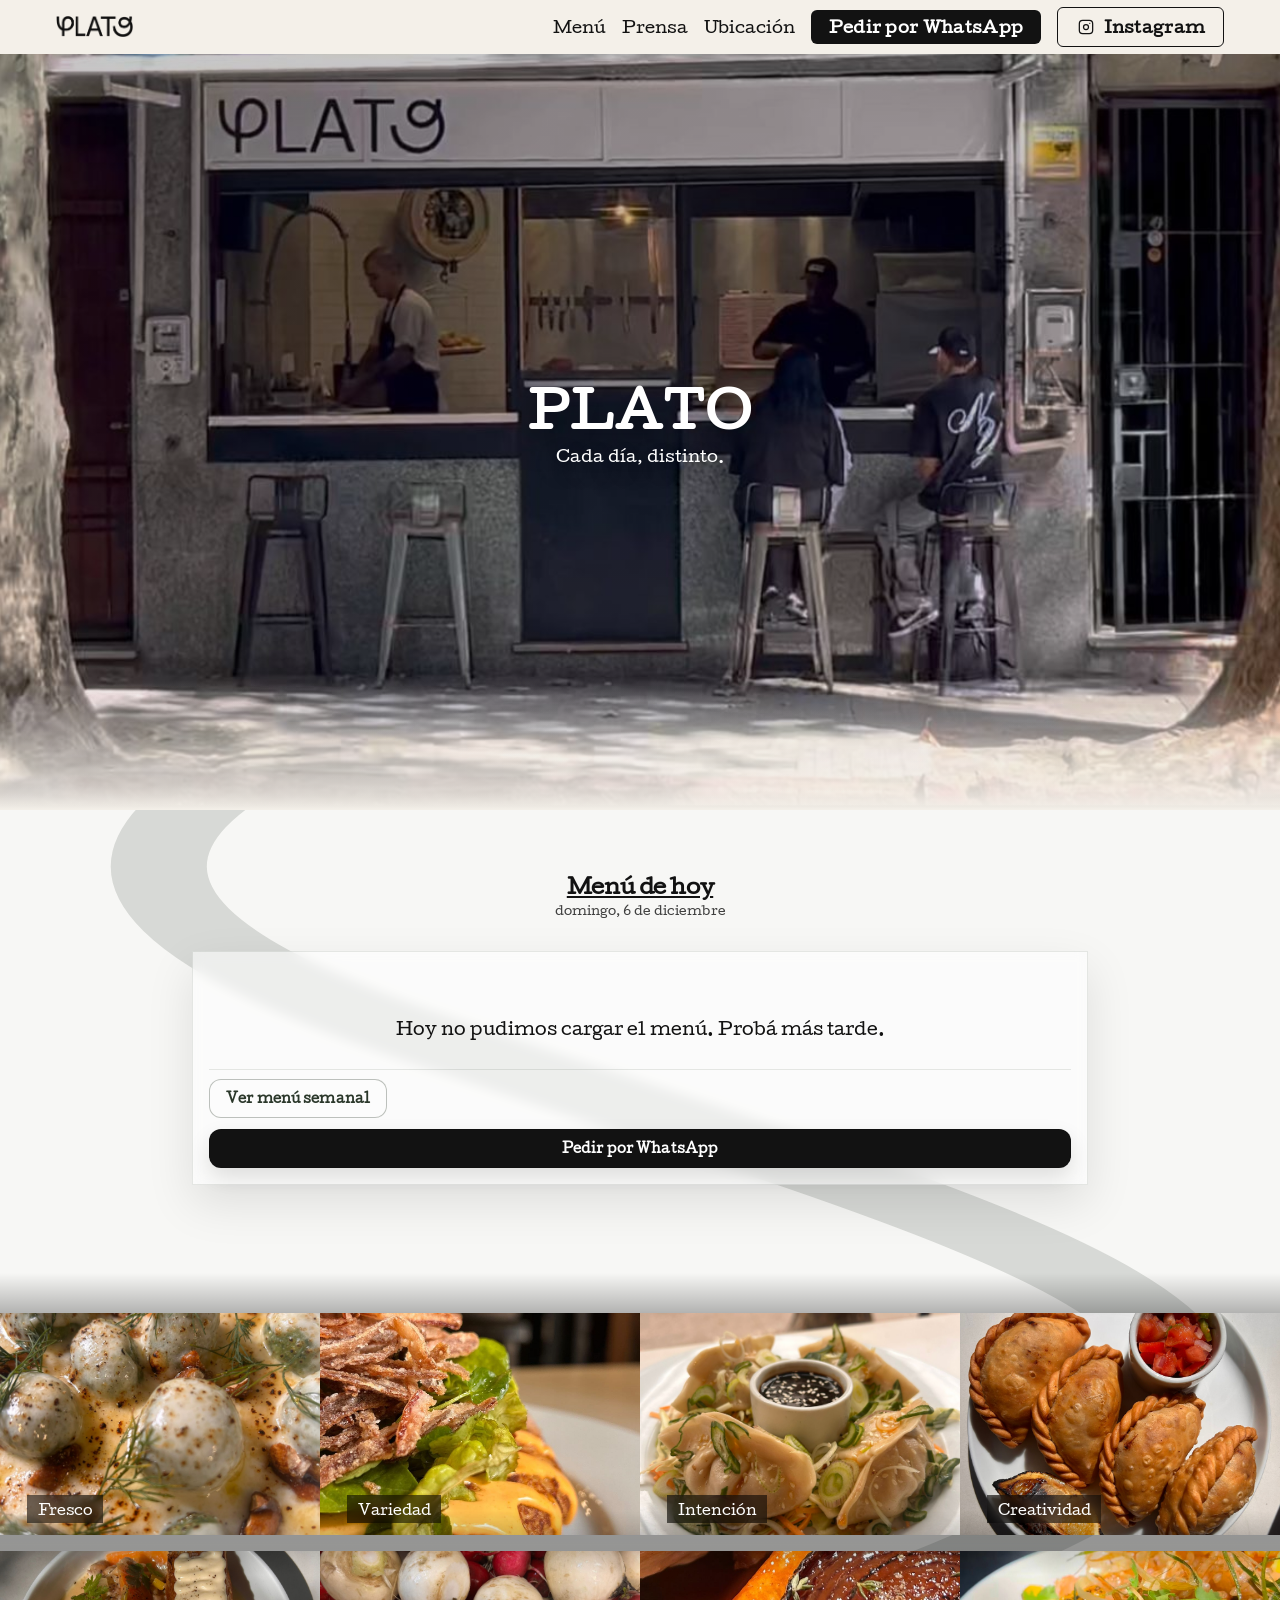
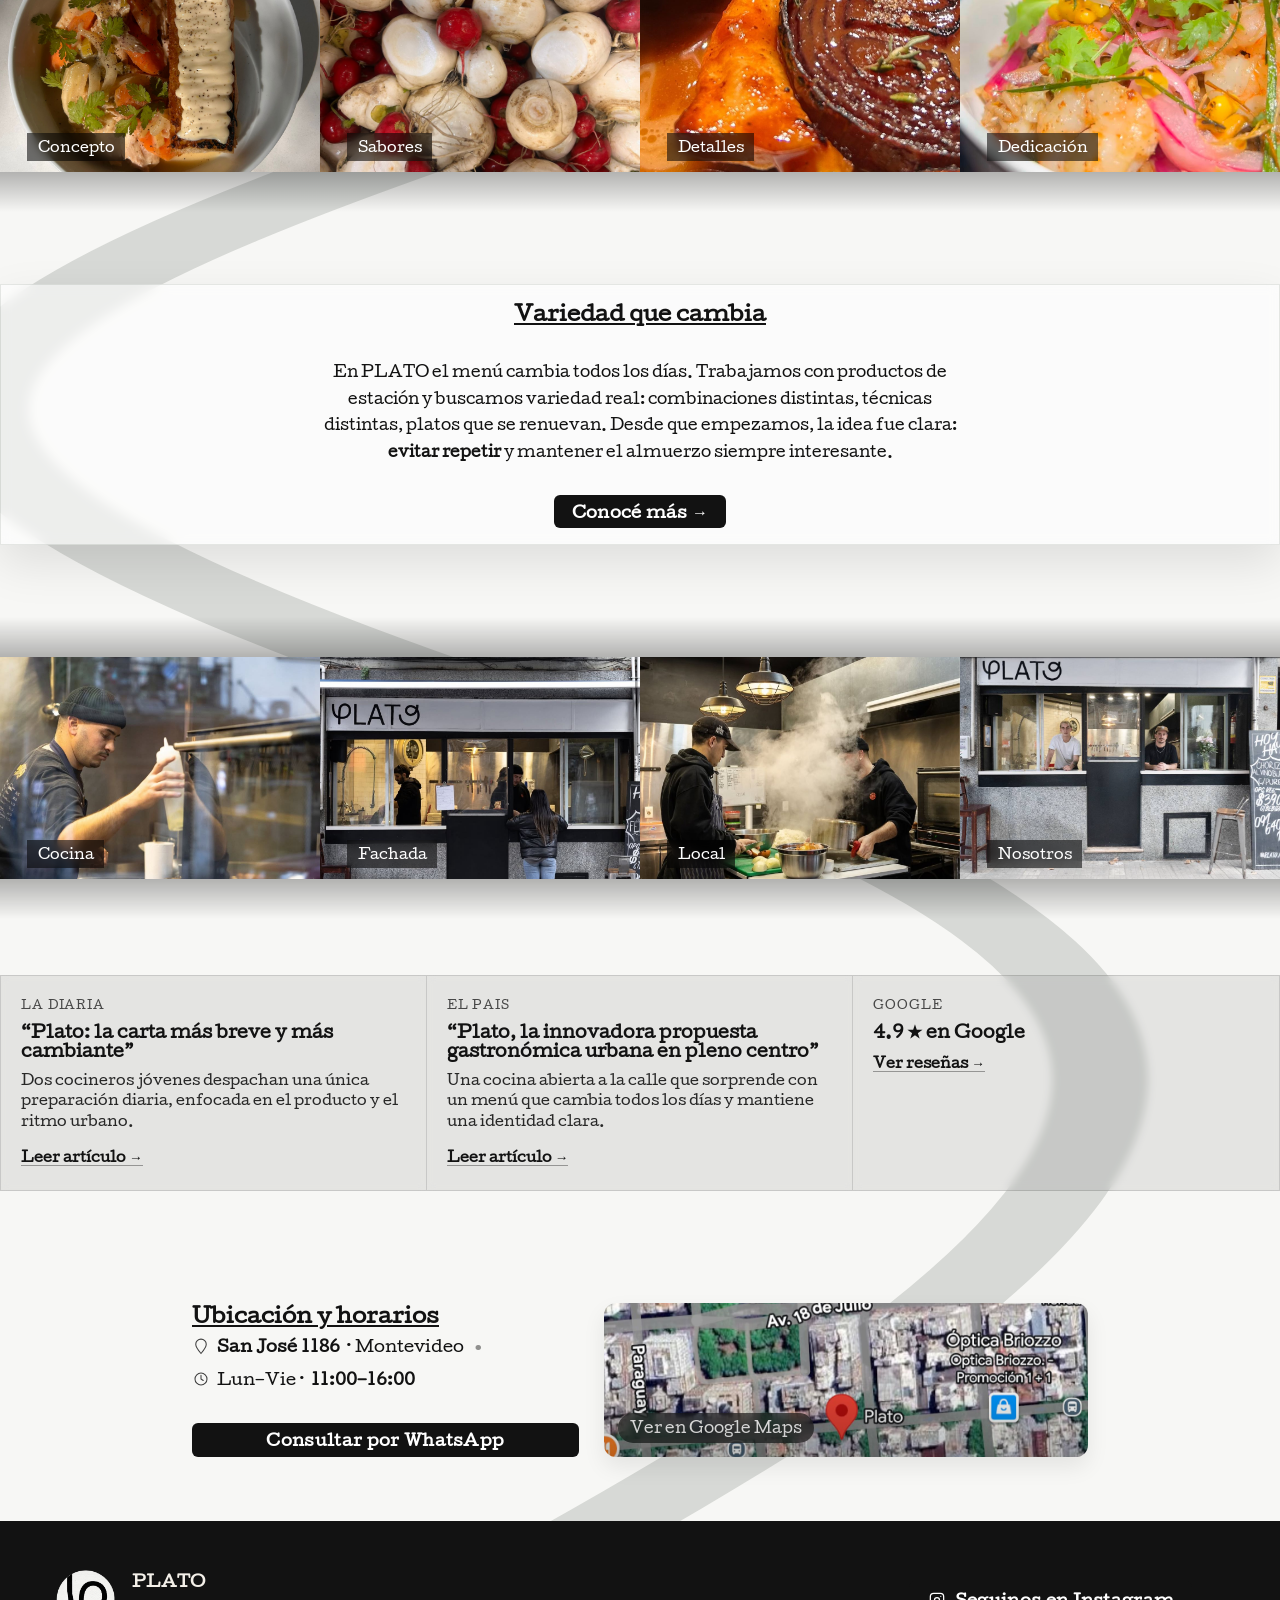
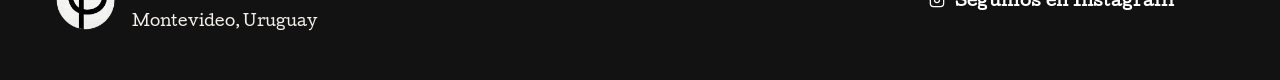
==== index.html @ 5d85dd7b "Update social sharing image metadata" ====
<!doctype html>
<html lang="es">
<head>
  <meta charset="UTF-8" />
  <meta name="viewport" content="width=device-width, initial-scale=1.0" />

  <title>PLATO | Menú diario en el Centro de Montevideo</title>

  <meta
    name="description"
    content="Cocina cotidiana con criterio gourmet. Menú diario, producto de estación y una propuesta que se renueva en pleno Centro de Montevideo."
  />

  <!-- Canonical -->
  <link rel="canonical" href="https://platomvd.uy/" />

  <!-- Google Fonts -->
  <link rel="preconnect" href="https://fonts.googleapis.com">
  <link rel="preconnect" href="https://fonts.gstatic.com" crossorigin>
  <link href="https://fonts.googleapis.com/css2?family=Cutive&display=swap" rel="stylesheet">

  <!-- Favicons -->
  <link rel="icon" href="/favicon.ico" />
  <link rel="icon" type="image/png" sizes="32x32" href="/favicon-32x32.png" />
  <link rel="icon" type="image/png" sizes="16x16" href="/favicon-16x16.png" />
  <link rel="apple-touch-icon" href="/apple-touch-icon.png" />
  <link rel="manifest" href="/site.webmanifest" />

  <!-- Open Graph -->
  <meta property="og:type" content="website" />
  <meta property="og:locale" content="es_UY" />
  <meta property="og:site_name" content="PLATO" />
  <meta property="og:url" content="https://platomvd.uy/" />
  <meta property="og:title" content="PLATO — Un almuerzo distinto cada día" />
  <meta
    property="og:description"
    content="Cocina cotidiana con criterio gourmet. Menú diario, producto de estación y una propuesta que se renueva en pleno Centro de Montevideo."
  />
  <meta
    property="og:image"
    content="https://platomvd.uy/assets/open.jpg"
  />
  <meta property="og:image:width" content="1200" />
  <meta property="og:image:height" content="630" />
  <meta
    property="og:image:alt"
    content="PLATO — Cocina cotidiana con propuesta diaria en Montevideo"
  />

  <!-- Twitter -->
  <meta name="twitter:card" content="summary_large_image" />
  <meta name="twitter:title" content="PLATO — Un almuerzo distinto cada día" />
  <meta
    name="twitter:description"
    content="Cocina cotidiana con criterio gourmet. Menú diario, producto de estación y una propuesta que se renueva en pleno Centro de Montevideo."
  />
  <meta
    name="twitter:image"
    content="https://platomvd.uy/assets/open.jpg"
  />

  <!-- CSS -->
  <link rel="stylesheet" href="css/main.css" />
</head>
  <body>

   <!-- Header -->
<header class="site-header" >
  <div class="container flex flex-between flex-wrap header-inner">
    <!-- Brand -->
    <a class="brand brand-logo-only" href="#top" aria-label="PLATO – Ir al inicio">
  <img
    class="brand-logo"
    src="assets/logo.png"
    alt="PLATO"
    width="44"
    height="44"
    loading="eager"
  />
</a>

    <!-- Nav desktop -->
    <nav class="nav nav-desktop" aria-label="Navegación principal">
      <a class="nav-link" href="#menu">Menú</a>
      <a class="nav-link" href="#prensa">Prensa</a>
      <a class="nav-link" href="#ubicacion">Ubicación</a>

      <!-- CTA principal -->
      <a
        class="btn btn-primary nav-cta"
        href="https://wa.me/59891640124?text=Hola%20PLATO!%20Quiero%20pedir%20el%20plato%20de%20hoy."
        target="_blank"
        rel="noopener"
      >
        Pedir por WhatsApp
      </a>

      <!-- Link secundario -->
      <a
        class="btn btn-outline"
        href="https://www.instagram.com/plato.mvd"
        target="_blank"
        rel="noopener"
        aria-label="Instagram de PLATO"
        title="Instagram"
      >
        <svg
          class="btn-icon"
          xmlns="http://www.w3.org/2000/svg"
          viewBox="0 0 24 24"
          fill="none"
          stroke="currentColor"
          stroke-width="1.25"
          stroke-linecap="round"
          stroke-linejoin="round"
          aria-hidden="true"
        >
          <path stroke="none" d="M0 0h24v24H0z" fill="none" />
          <path
            d="M4 8a4 4 0 0 1 4 -4h8a4 4 0 0 1 4 4v8a4 4 0 0 1 -4 4h-8a4 4 0 0 1 -4 -4l0 -8"
          />
          <path d="M9 12a3 3 0 1 0 6 0a3 3 0 0 0 -6 0" />
          <path d="M16.5 7.5v.01" />
        </svg>
        Instagram
      </a>
    </nav>

    <!-- Botón hamburguesa (mobile) -->
    <button
      class="nav-toggle"
      type="button"
      aria-label="Abrir menú"
      aria-expanded="false"
      aria-controls="mobile-menu"
    >
      <span class="nav-toggle-lines" aria-hidden="true"></span>
    </button>
  </div>

  <!-- Overlay (mobile) -->
  <div class="menu-overlay" data-menu-close hidden></div>

  <!-- Menú mobile -->
  <div class="mobile-menu" id="mobile-menu" hidden>
    <nav class="nav nav-mobile" aria-label="Menú móvil">
      <a class="nav-link" href="#menu" data-menu-close>Menú</a>
      <a class="nav-link" href="#prensa" data-menu-close>Prensa</a>
      <a class="nav-link" href="#ubicacion" data-menu-close>Ubicación</a>

      <a
        class="btn btn-primary"
        href="https://wa.me/59891640124?text=Hola%20PLATO!%20Quiero%20pedir%20el%20plato%20de%20hoy."
        target="_blank"
        rel="noopener"
        data-menu-close
      >
        Pedir por WhatsApp
      </a>

      <a
        class="btn btn-outline"
        href="https://www.instagram.com/plato.mvd"
        target="_blank"
        rel="noopener"
        data-menu-close
      >
        <svg
          class="btn-icon"
          xmlns="http://www.w3.org/2000/svg"
          viewBox="0 0 24 24"
          fill="none"
          stroke="currentColor"
          stroke-width="1.25"
          stroke-linecap="round"
          stroke-linejoin="round"
          aria-hidden="true"
        >
          <path stroke="none" d="M0 0h24v24H0z" fill="none" />
          <path
            d="M4 8a4 4 0 0 1 4 -4h8a4 4 0 0 1 4 4v8a4 4 0 0 1 -4 4h-8a4 4 0 0 1 -4 -4l0 -8"
          />
          <path d="M9 12a3 3 0 1 0 6 0a3 3 0 0 0 -6 0" />
          <path d="M16.5 7.5v.01" />
        </svg>
        Instagram
      </a>
    </nav>
  </div>
</header>
<svg class="bg-scribble" viewBox="0 0 1200 6000" preserveAspectRatio="none" aria-hidden="true">
  <path id="bgScribblePath"
    d="
      M 200 0
      C 500 250, 1400 500, 900 900
      S -200 1500, 400 1900
      S 1500 2500, 700 3000
      S -300 3700, 450 4200
      S 1300 5000, 300 6000
    "
  />
</svg>

<!-- HERO -->
      <section class="hero">
  <video
    class="hero-media"
    autoplay
    muted
    loop
    playsinline
    webkit-playsinline
    preload="metadata"
    poster="assets/heroposter.jpg"
    
  >
    <source src="assets/platohero_v4.mp4" type="video/mp4" />
  </video>
<div class="hero-overlay" aria-hidden="true"></div>

  <div class="container hero-content hero-offset stack-md">
    <h1 class="hero-title">PLATO</h1>
    <p class="hero-subtitle max-w-md">Cada día, distinto.</p>
  </div>
</section>
      <!-- MENU -->
<section id="menu" class="section section-menu">
  <div class="container container-narrow stack-md">
    
    <header class="stack-xs">
      <h2>Menú de hoy</h2>
      <p class="text-muted" id="menu-date"></p>
    </header>

    <article class="card menu-card stack-sm">
      <p class="menu-loading text-muted" id="menu-loading" aria-live="polite">
  Cargando menú…
</p>
      <h3 class="menu-title" id="menu-tags"></h3>

      <p class="menu-description" id="menu-desc"></p>

      <p class="text-muted" id="menu-fallback" hidden></p>
      <div class="menu-meta">
        <span class="menu-price" id="menu-price">$420</span>

        <button
          class="btn btn-outline"
          type="button"
          data-modal-open="menu-semanal"
          id="menu-open"
        >
          Ver menú semanal
        </button>
      </div>


      <div class="actions">
        <a
          class="btn btn-primary"
          id="menu-wa"
        href="https://wa.me/59891640124"
          target="_blank"
          rel="noopener"
        >
          Pedir por WhatsApp
        </a>
      </div>
    </article>
  </div>
</section>


<!-- GALERÍA FULL WIDTH -->
<section class="gallery gallery-full">

  <!-- Carrusel 1: Platos -->
  <div class="gallery-block">
    <div class="gallery-block-head">
      <h3 class="gallery-title"></h3>
    </div>

    <div class="gallery-wrap">
      <div class="gallery-track" tabindex="0" aria-label="Carrusel: Platos">

        <button class="gallery-slide" type="button"
          data-lightbox="assets/platillo2.jpeg"
          data-title="Pastas"
          data-desc="Producto de estación, hecho al momento. Simple, directo y bien resuelto.">
          <img src="assets/platillo2.jpeg" alt="Plato del día servido" loading="lazy" />
          <span class="gallery-cap">Fresco</span>
        </button>

          <button class="gallery-slide" type="button"
          data-lightbox="assets/platillo3.jpeg"
          data-title="Variedad"
          data-desc="Un vistazo a la rotación del menú y a los platos que van saliendo.">
          <img src="assets/platillo3.jpeg" alt="Platos variados" loading="lazy" />
          <span class="gallery-cap">Variedad</span>
        </button>

        <button class="gallery-slide" type="button"
          data-lightbox="assets/platillo1.jpeg"
          data-title="Nombre"
          data-desc="El menú cambia cada día. Una propuesta breve, cuidada y distinta.">
          <img src="assets/platillo1.jpeg" alt="Plato del día en primer plano" loading="lazy" />
          <span class="gallery-cap">Intención</span>
        </button>

        <button class="gallery-slide" type="button"
          data-lightbox="assets/platillo4.jpeg"
          data-title="Variedad"
          data-desc="Sabores clásicos reinterpretados con cuidado.">
          <img src="assets/platillo4.jpeg" alt="Platos variados" loading="lazy" />
          <span class="gallery-cap">Creatividad</span>
        </button>

       

      </div>
    </div>
  </div>

  <!-- Carrusel 2: Cocina & Local -->
  <div class="gallery-block">
    <div class="gallery-block-head">
      <h3 class="gallery-title"></h3>
    </div>

    <div class="gallery-wrap">
      <div class="gallery-track" tabindex="0" aria-label="Carrusel: Cocina y local">

        <button class="gallery-slide" type="button"
          data-lightbox="assets/platillo5.jpeg"
          data-title="Cocina"
          data-desc="Oficio, ritmo y producto. Lo simple hecho con intención, todos los días.">
          <img src="assets/platillo5.jpeg" alt="Detalle de cocina y emplatado" loading="lazy" />
          <span class="gallery-cap">Concepto</span>
        </button>

        <button class="gallery-slide" type="button"
          data-lightbox="assets/platillo6.jpeg"
          data-title="Fachada"
          data-desc="Combinaciones distintas, técnicas distintas. Para que el mediodía no se repita.">
          <img src="assets/platillo6.jpeg" alt="Fachada o entrada de PLATO" loading="lazy" />
          <span class="gallery-cap">Sabores</span>
        </button>

        <button class="gallery-slide" type="button"
          data-lightbox="assets/platillo7.jpeg"
          data-title="Local"
          data-desc="Selección cuidada de productos locales.">
          <img src="assets/platillo7.jpeg" alt="Interior del local" loading="lazy" />
          <span class="gallery-cap">Detalles</span>
        </button>

        <button class="gallery-slide" type="button"
          data-lightbox="assets/platillo8.jpeg"
          data-title="Variedad"
          data-desc="Imágenes del día a día: cocina, mostrador y platos en rotación.">
          <img src="assets/platillo8.jpeg" alt="Platos variados" loading="lazy" />
          <span class="gallery-cap">Dedicación</span>
        </button>

      </div>
    </div>
  </div>

</section>

<!-- LIGHTBOX -->
<div class="lightbox" id="lightbox" hidden>
  <div class="lightbox-overlay" data-close></div>

  <div class="lightbox-panel" role="dialog" aria-modal="true" aria-label="Detalle">
    <button class="lb-close" type="button" aria-label="Cerrar" data-close>×</button>

    <button class="lb-nav lb-prev" type="button" aria-label="Anterior">‹</button>
    <button class="lb-nav lb-next" type="button" aria-label="Siguiente">›</button>

    <figure class="lb-figure">
      <img class="lb-img" alt="" />
      <figcaption class="lb-caption">
        <h3 class="lb-title"></h3>
        <p class="lb-desc"></p>
      </figcaption>
    </figure>
  </div>
</div>
 <!-- PROPUESTA -->
<section id="propuesta" class="section section-propuesta-preview">
  
        <article class="card propuesta-card stack-sm">
    <header class="stack-xs">
      <h2>Variedad que cambia</h2>
      <p class="text-muted">
        En PLATO el menú cambia todos los días. Trabajamos con productos de estación y
        buscamos variedad real: combinaciones distintas, técnicas distintas, platos que se
        renuevan. Desde que empezamos, la idea fue clara: <strong>evitar repetir</strong> y
        mantener el almuerzo siempre interesante.
      </p>
    </header>

    <div class="actions">
      <a class="btn btn-primary nav-cta" href="page.html" target="_blank" rel="noopener">
          <strong>Conocé más →</strong>
        </a>
    </div>
    </article>
  
</section>

<section class="gallery gallery-full">  
<div class="gallery-wrap">

      <div class="gallery-track" tabindex="0" aria-label="Carrusel: Cocina y local">
        <button class="gallery-slide" type="button"
          data-lightbox="assets/cocina.jpg"
          data-title="Cocina"
          data-desc="Oficio, ritmo y producto. Lo simple hecho con intención, todos los días.">
          <img src="assets/cocina.jpg" alt="Detalle de cocina y emplatado" loading="lazy" />
          <span class="gallery-cap">Cocina</span>
        </button>

        <button class="gallery-slide" type="button"
          data-lightbox="assets/fachada.jpg"
          data-title="Fachada"
          data-desc="Un lugar donde la comida y el momento importan.">
          <img src="assets/fachada.jpg" alt="Fachada o entrada de PLATO" loading="lazy" />
          <span class="gallery-cap">Fachada</span>
        </button>

        <button class="gallery-slide" type="button"
          data-lightbox="assets/cocinas.jpg"
          data-title="Local"
          data-desc="El espacio justo, cuidado y funcional. Pensado para el mediodía.">
          <img src="assets/cocinas.jpg" alt="Interior del local" loading="lazy" />
          <span class="gallery-cap">Local</span>
        </button>
 <button class="gallery-slide" type="button"
          data-lightbox="assets/open.jpg"
          data-title="Local"
          data-desc="Vení y compartí con nosotros.">
          <img src="assets/open.jpg" alt="Interior del local" loading="lazy" />
          <span class="gallery-cap">Nosotros</span>
        </button>
      </div>

      </div>
  </div>
</section>

<!-- PRUEBA SOCIAL -->
 <section class="tapes" aria-label="Prensa y reseñas" id="prensa">
  <!-- Tira 1 -->
  <article class="tape" aria-label="Artículo de prensa 1">
    <p class="tape-kicker">La Diaria</p>
    <h3 class="tape-title">“Plato: la carta más breve y más cambiante”</h3>
    <p class="tape-text">
      Dos cocineros jóvenes despachan una única preparación diaria,
          enfocada en el producto y el ritmo urbano.</p>
    <a class="tape-link" href="https://ladiaria.com.uy/cotidiana/articulo/2025/8/plato-la-carta-mas-breve-y-mas-cambiante/" target="_blank" rel="noopener">Leer artículo →</a>
  </article>

  <!-- Tira 2 -->
  <article class="tape" aria-label="Artículo de prensa 2">
    <p class="tape-kicker">EL PAIS</p>
    <h3 class="tape-title">“Plato, la innovadora propuesta gastronómica urbana en pleno centro”</h3>
    <p class="tape-text">
    Una cocina abierta a la calle que sorprende con un menú que cambia
          todos los días y mantiene una identidad clara.</p>
    <a class="tape-link" href="https://www.elpais.com.uy/el-empresario/plato-la-innovadora-propuesta-gastronomica-urbana-en-pleno-centro-montevideano-que-sorprende-semana-a-semana" target="_blank" rel="noopener">Leer artículo →</a>
  </article>

  <!-- Tira 3 -->
  <article class="tape" aria-label="Reseñas en Google">
    <p class="tape-kicker">Google</p>
    <h3 class="tape-title">4.9 ★ en Google</h3>
    
    <a class="tape-link" href="https://search.google.com/local/reviews?placeid=ChIJ72a1DeyBn5URlrzokHn5jHQ" target="_blank" rel="noopener">Ver reseñas →</a>
  </article>
</section>
 

<!-- LOCACION -->
<section id="ubicacion" class="section section-location">
  <div class="container container-narrow stack-lg">
    <div class="location-grid">
      <!-- IZQUIERDA: texto + botón -->
      <div class="location-info stack-md">
        <header class="location-head">
          <h2>Ubicación y horarios</h2>

          <p class="location-line">
            <span class="location-item">
              <svg class="icon icon-pin" viewBox="0 0 24 24" aria-hidden="true">
                <path
                  d="M12 22c4-4.5 7-8.2 7-12.2A7 7 0 1 0 5 9.8C5 13.8 8 17.5 12 22z"
                  fill="none"
                  stroke="currentColor"
                  stroke-width="1.4"
                />
              </svg>
              <strong>San José 1186</strong> · Montevideo
            </span>

            <span class="location-dot" aria-hidden="true">•</span>

            <span class="location-item">
              <svg class="icon icon-clock" viewBox="0 0 24 24" aria-hidden="true">
                <circle
                  cx="12"
                  cy="12"
                  r="8"
                  fill="none"
                  stroke="currentColor"
                  stroke-width="1.4"
                />
                <path
                  d="M12 7v5l3 2"
                  fill="none"
                  stroke="currentColor"
                  stroke-width="1.4"
                  stroke-linecap="round"
                  stroke-linejoin="round"
                />
              </svg>
              Lun–Vie · <strong>11:00–16:00</strong>
            </span>
          </p>
        </header>

        <footer class="location-actions">
          <a
            class="btn btn-primary btn-full"
            href="https://wa.me/59891640124?text=Hola%20PLATO!%20Quiero%20consultar%20el%20men%C3%BA%20semanal."
            target="_blank"
            rel="noopener"
          >
            Consultar por WhatsApp
          </a>
        </footer>
      </div>

      <!-- DERECHA: mapa -->
      <a
        class="location-map"
        href="https://www.google.com/maps?q=San%20Jos%C3%A9%201186%20Montevideo"
        target="_blank"
        rel="noopener"
        aria-label="Abrir ubicación de PLATO en Google Maps"
      >
        <span class="location-map-badge">Ver en Google Maps</span>
      </a>
    </div>
  </div>
</section>
</main>

   <!-- FOOTER -->
    <footer class="footer">
      <div class="container footer-inner">
        <div class="footer-brand">
          <img
            class="footer-logo"
            src="assets/logo.webp"
            alt="Plato restaurante"
          />
          <div>
            <strong class="footer-name">PLATO</strong>
            <p class="footer-muted">Montevideo, Uruguay</p>
          </div>
        </div>

        <a
          class="btn btn-primary "
          href="https://www.instagram.com/plato.mvd/"
          target="_blank"
          rel="noopener"
        >
          <svg
            class="btn-icon"
            xmlns="http://www.w3.org/2000/svg"
            viewBox="0 0 24 24"
            fill="none"
            stroke="currentColor"
            stroke-width="1.25"
            stroke-linecap="round"
            stroke-linejoin="round"
            aria-hidden="true"
          >
            <path stroke="none" d="M0 0h24v24H0z" fill="none" />
            <path
              d="M4 8a4 4 0 0 1 4 -4h8a4 4 0 0 1 4 4v8a4 4 0 0 1 -4 4h-8a4 4 0 0 1 -4 -4l0 -8"
            />
            <path d="M9 12a3 3 0 1 0 6 0a3 3 0 0 0 -6 0" />
            <path d="M16.5 7.5v.01" />
          </svg>
          Seguinos en Instagram
        </a>

      
      </div>
    </footer>
   

<!-- Modal: Menú semanal -->
<div class="modal" id="menu-semanal" hidden>
  <div class="modal-overlay" data-modal-close></div>

  <div
    class="modal-dialog"
    role="dialog"
    aria-modal="true"
    aria-labelledby="menu-semanal-title"
  >
    <header class="modal-header">
      <h3 id="menu-semanal-title">Menú semanal</h3>

      <button
        class="btn btn-outline modal-close"
        type="button"
        data-modal-close
        aria-label="Cerrar"
      >
        ✕
      </button>
    </header>

    <div class="modal-body stack-sm">
      <p class="text-muted"></p>

      <!-- LISTA SEMANAL (JS INYECTA LOS DÍAS) -->
      <div class="week-list stack-sm" id="menu-week"></div>
    </div>
  </div>
</div>
<!-- LIGHTBOX -->
<div class="modal lightbox" id="lightbox" hidden>
  <div class="modal-overlay" data-lightbox-close></div>

  <div class="lightbox-dialog" role="dialog" aria-modal="true">
    <button
      class="lightbox-close"
      type="button"
      aria-label="Cerrar"
      data-lightbox-close
    >
      ✕
    </button>

    <img id="lightbox-image" src="" alt="" />
  </div>
</div>
<script>
(() => {
  const svg = document.querySelector(".bg-scribble");
  if (!svg) return;

  const setHeight = () => {
    // altura real del documento
    const h = document.documentElement.scrollHeight;
    svg.style.height = h + "px";
  };

  // al cargar
  setHeight();

  // si cambia el layout / resize
  window.addEventListener("resize", setHeight);

  // por si cargan imágenes tarde
  window.addEventListener("load", setHeight);

  // observa cambios en el DOM (menú dinámico, imágenes, etc.)
  const ro = new ResizeObserver(setHeight);
  ro.observe(document.body);
})();
</script>
<script>
document.addEventListener("DOMContentLoaded", () => {
  const hero = document.querySelector(".hero");
  const v = document.querySelector(".hero-media");
  if (!v) return;

  // iOS/Safari: atributos críticos desde JS (por si el HTML se pisa)
  v.muted = true;
  v.defaultMuted = true;
  v.autoplay = true;
  v.loop = true;
  v.playsInline = true;

  v.setAttribute("muted", "");
  v.setAttribute("playsinline", "");
  v.setAttribute("webkit-playsinline", "");
  v.removeAttribute("controls");
  v.controls = false;

  let autoplayBlocked = false;

  const markReady = () => {
    if (hero) hero.classList.add("video-ready");
  };

  const disableVideo = () => {
    autoplayBlocked = true;
    // Si querés que quede SOLO el poster sin UI:
    v.style.display = "none";
    // Si en vez de ocultarlo querés dejarlo en poster:
    // v.pause(); v.removeAttribute("src"); v.load();
  };

  const tryPlay = () => {
    if (autoplayBlocked) return;

    // Reforzar muted justo antes de play (iOS)
    v.muted = true;

    const p = v.play();
    if (p && typeof p.catch === "function") {
      p.then(() => {
        markReady();
      }).catch(() => {
        // iOS bloqueó autoplay (o WebView): dejamos fallback limpio
        disableVideo();
      });
    }
  };

  // 1) Intento inicial
  tryPlay();

  // 2) Cuando ya hay data suficiente (mejor que reintentar por pause)
  v.addEventListener("canplay", tryPlay, { once: true });

  // 3) Si el usuario interactúa una vez, reintentamos (esto destraba muchos iPhone)
  const unlock = () => tryPlay();
  window.addEventListener("touchstart", unlock, { once: true, passive: true });
  window.addEventListener("click", unlock, { once: true, passive: true });

  // 4) Al volver desde bfcache / pestañas
  window.addEventListener("pageshow", () => tryPlay());
  document.addEventListener("visibilitychange", () => {
    if (!document.hidden) tryPlay();
  });

  // 5) Cuando realmente está reproduciendo
  v.addEventListener("playing", markReady, { once: true });
});
</script>
  <script src="js/app.js"></script>
<script src="js/menu.js"></script>
    
  </body>
</html>
---- css/main.css ----
/* =========================
   1. BASE (reset + variables)
========================= */
@import "base.css";

/* =========================
   2. LAYOUT (estructura)
========================= */
@import "layout.css";

/* =========================
   3. COMPONENTS (navbar, botones, cards)
========================= */
@import "components.css";
@import "navbar.css";

/* =========================
   4. PAGES / SECTIONS (hero, landing)
========================= */
@import "hero.css";
@import "pruebasocial.css";
@import "galeria.css";
@import "ubicacion.css";
@import "propuesta.css";
@import "lineas.css";
@import "proceso.css";

/* =========================
   5. OVERRIDES / FIXES (siempre al final)
========================= */
@import "overrides.css";
@import "seccionmenu.css";

.menu-card {
  border-radius: 0;
}

#event-popup {
  position: fixed;
  inset: 0;
  background: rgba(0, 0, 0, 0.75);
  display: flex;
  align-items: center;
  justify-content: center;
  padding: 24px;
  z-index: 9999;

  opacity: 0;
  pointer-events: none;
  transition: opacity 0.3s ease;
}

#event-popup.is-visible {
  opacity: 1;
  pointer-events: auto;
}

.popup-content {
  position: relative;
  width: min(92vw, 520px);
  max-height: 90vh;
  display: flex;
  align-items: center;
  justify-content: center;
}

.popup-flyer {
  display: block;
  width: 100%;
  height: auto;
  max-height: 90vh;
  object-fit: contain;
  border-radius: 8px;
}

.popup-close {
  position: absolute;
  top: 8px;
  right: 8px;
  width: 38px;
  height: 38px;
  border: none;
  border-radius: 50%;
  background: rgba(0, 0, 0, 0.85);
  color: #fff;
  font-size: 20px;
  line-height: 1;
  cursor: pointer;
  z-index: 2;
}

/* ===============================
   SECCIÓN EVENTO / PROPUESTA
================================ */

.section-propuesta {
  padding: 80px 0;
}

.propuesta-grid {
  display: grid;
  grid-template-columns: 1fr 1fr;
  gap: 60px;
  align-items: center;
}

/* imagen */

.propuesta-image {
  display: flex;
  justify-content: center;
}

.propuesta-image img {
  width: 100%;
  max-width: 360px;
  height: auto;
  border-radius: 6px;
}

/* contenido */

.propuesta-content {
  max-width: 480px;
}

.propuesta-content h2 {
  font-size: 2rem;
  margin-bottom: 12px;
}

.propuesta-content p {
  font-size: 1rem;
  line-height: 1.6;
  margin-bottom: 12px;
}

/* botón */

.propuesta-content .btn {
  display: inline-block;
  padding: 10px 18px;
  background: #000;
  color: #fff;
  text-decoration: none;
  border-radius: 4px;
  font-size: 0.9rem;
}

/* ===============================
   RESPONSIVE
================================ */

@media (max-width: 768px) {
  .section-propuesta {
    padding: 60px 0;
  }

  .propuesta-grid {
    grid-template-columns: 1fr;
    gap: 40px;
    text-align: center;
  }

  .propuesta-image img {
    max-width: 300px;
    margin: auto;
  }
}
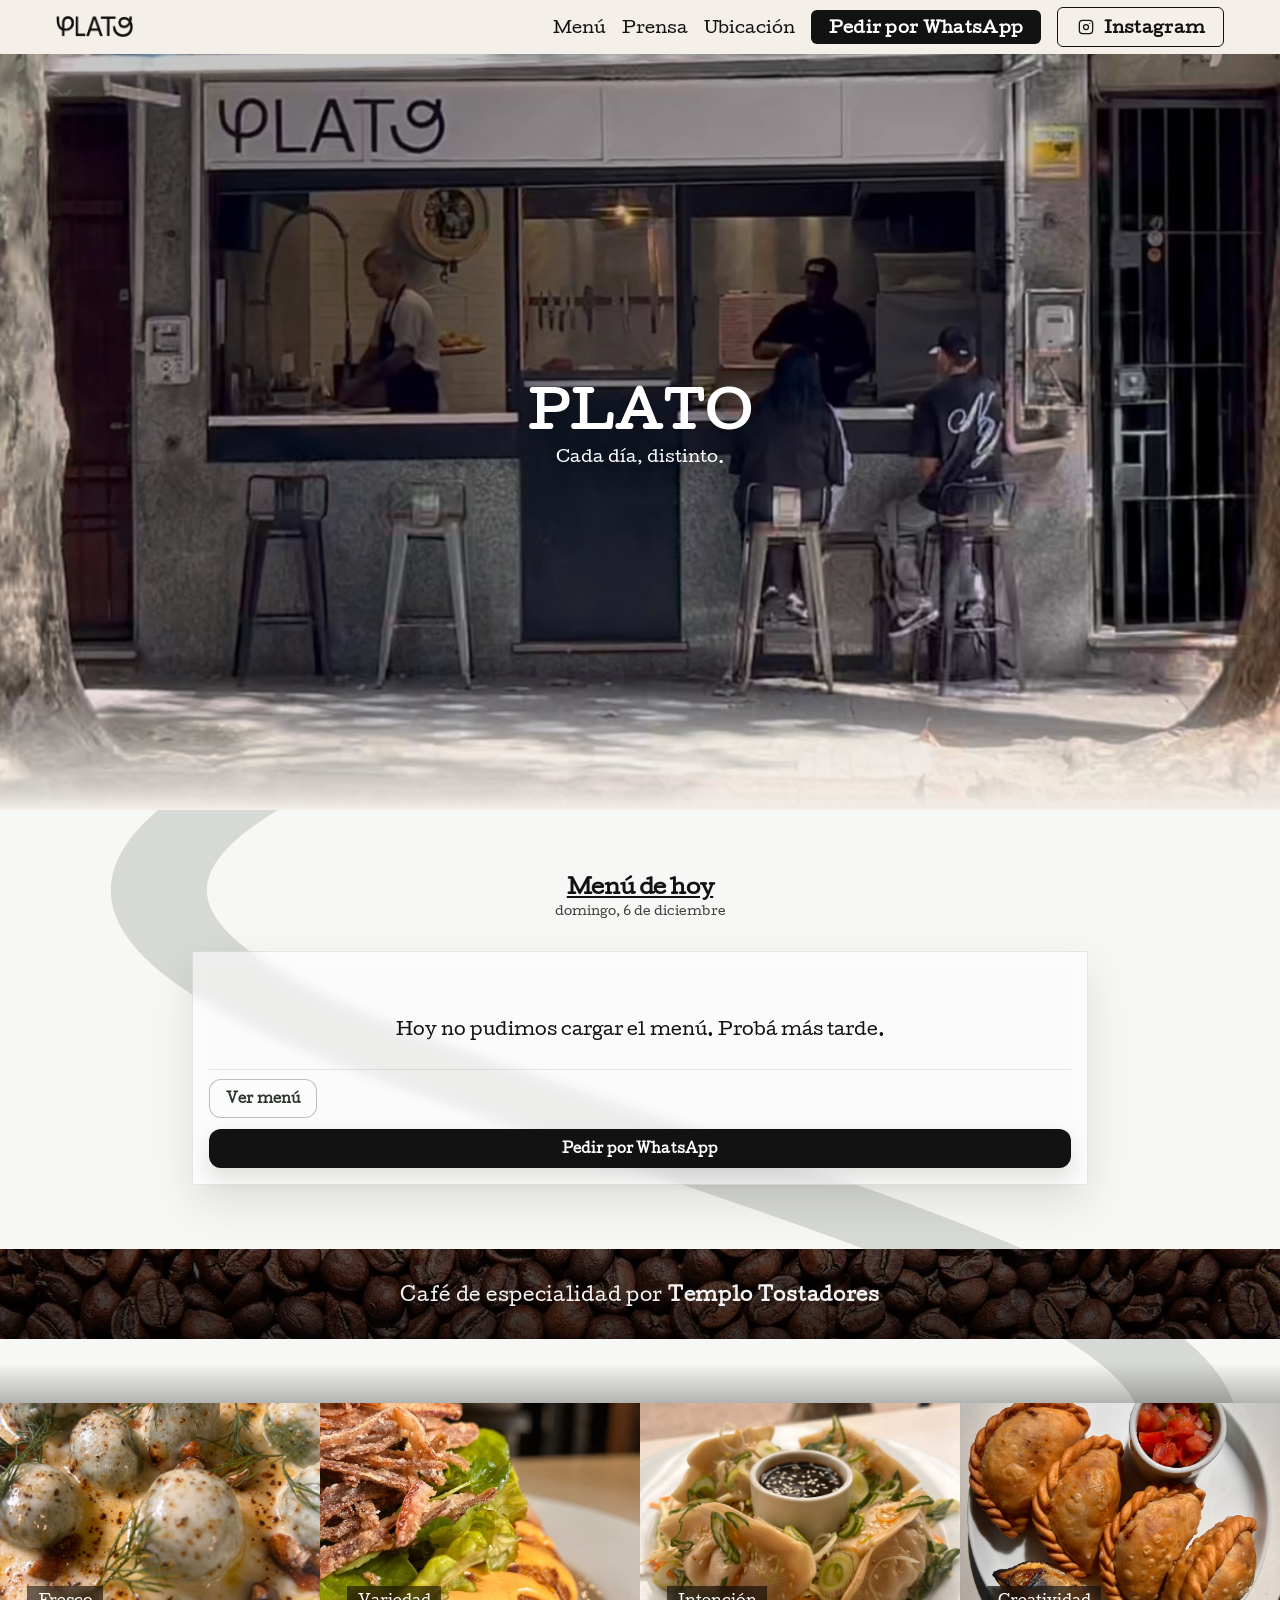
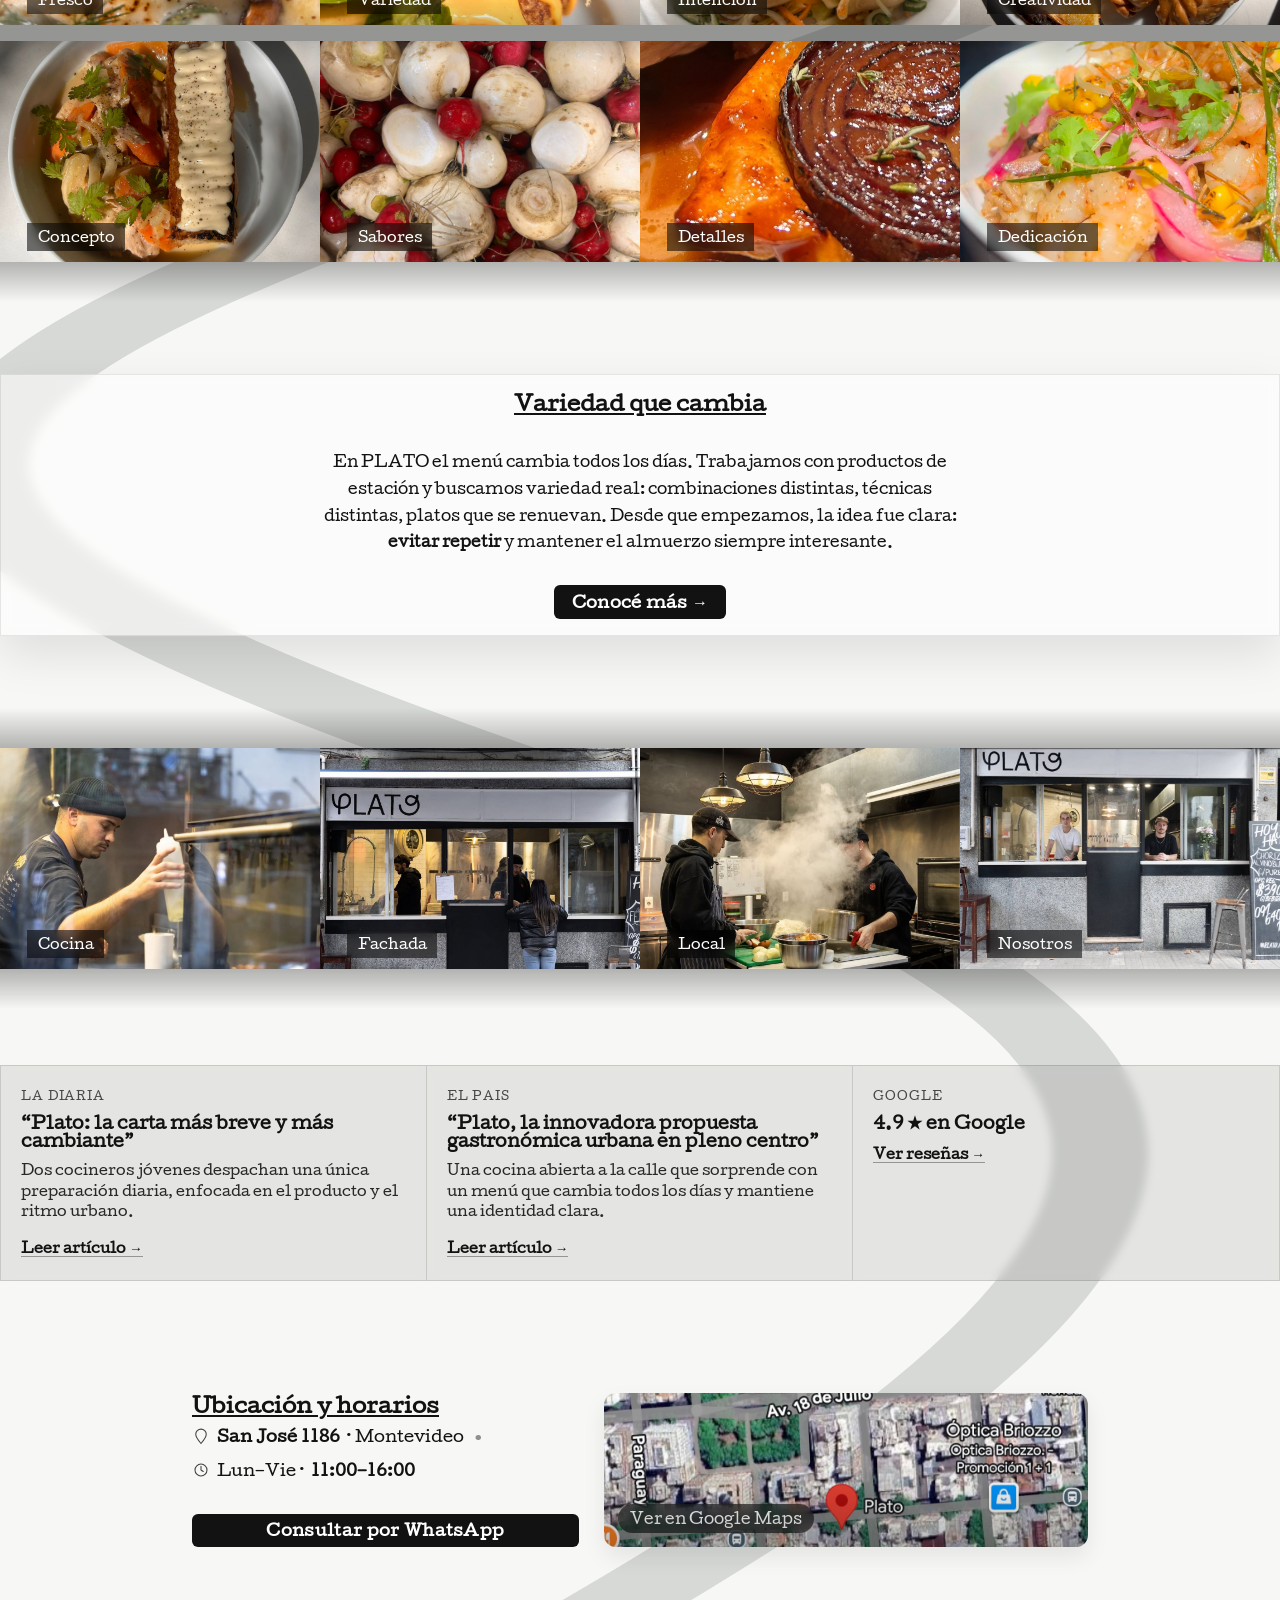
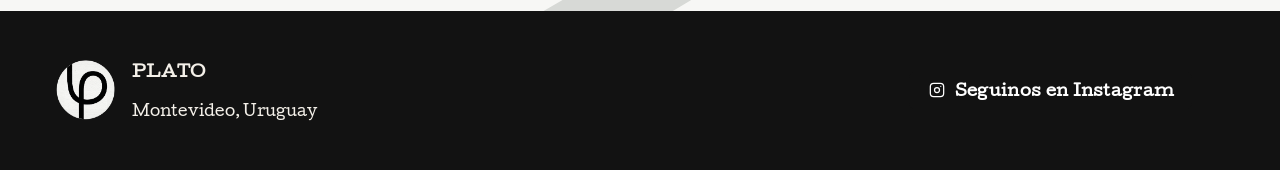
==== commit 37a67a9f: "Add coffee feature asset and weekly menu content" ====
--- a/index.html
+++ b/index.html
@@ -236,11 +236,17 @@
       <p class="menu-loading text-muted" id="menu-loading" aria-live="polite">
   Cargando menú…
 </p>
+
       <h3 class="menu-title" id="menu-tags"></h3>
 
       <p class="menu-description" id="menu-desc"></p>
 
       <p class="text-muted" id="menu-fallback" hidden></p>
+      <div class="weekly-special" id="weekly-special" hidden>
+  <p class="weekly-special-label">Especial de la semana</p>
+  <h3 class="menu-title" id="weekly-special-name"></h3>
+  <p class="menu-description" id="weekly-special-desc"></p>
+</div>
       <div class="menu-meta">
         <span class="menu-price" id="menu-price">$420</span>
 
@@ -250,7 +256,7 @@
           data-modal-open="menu-semanal"
           id="menu-open"
         >
-          Ver menú semanal
+          Ver menú 
         </button>
       </div>
 
@@ -270,6 +276,14 @@
   </div>
 </section>
 
+<section class="coffee-banner">
+  <div class="coffee-banner-inner">
+   
+    <p id="bannerdelcafe">
+      Café de especialidad por <strong>Templo Tostadores</strong>
+    </p>
+  </div>
+</section>
 
 <!-- GALERÍA FULL WIDTH -->
 <section class="gallery gallery-full">
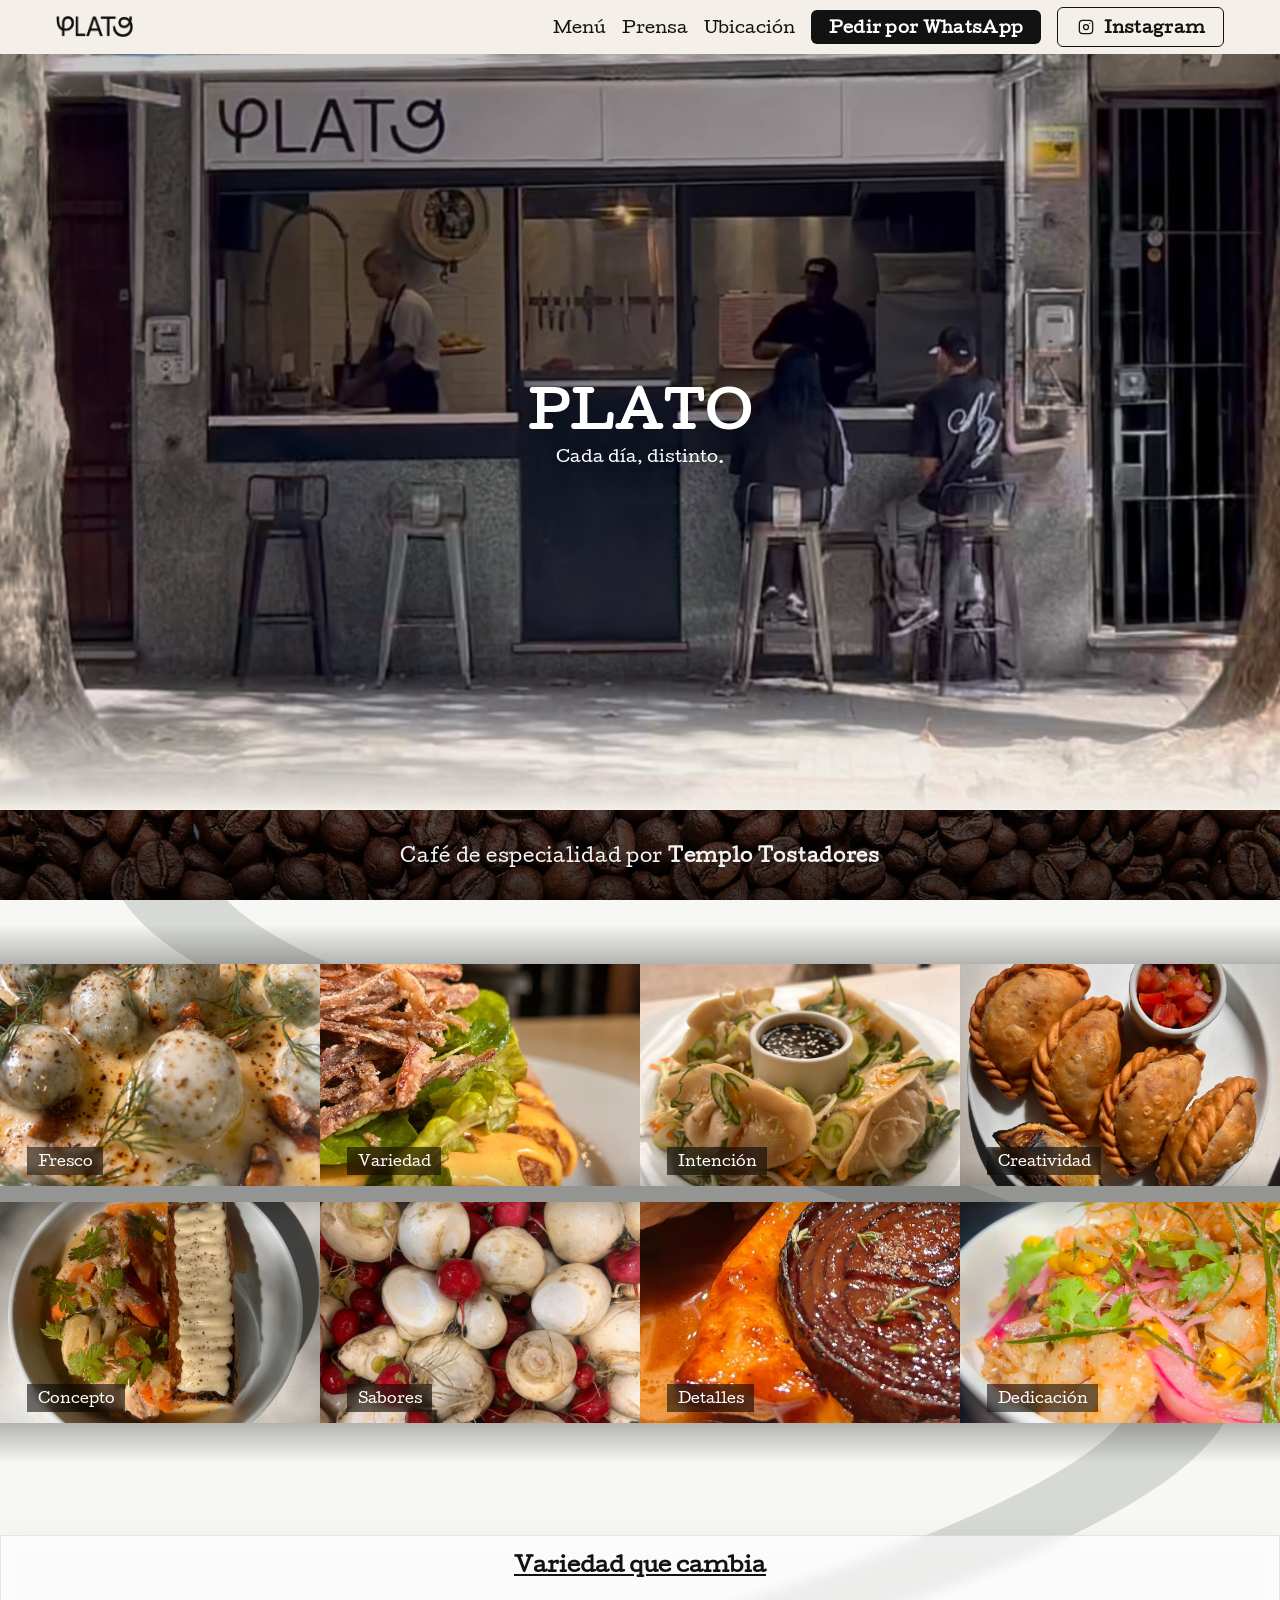
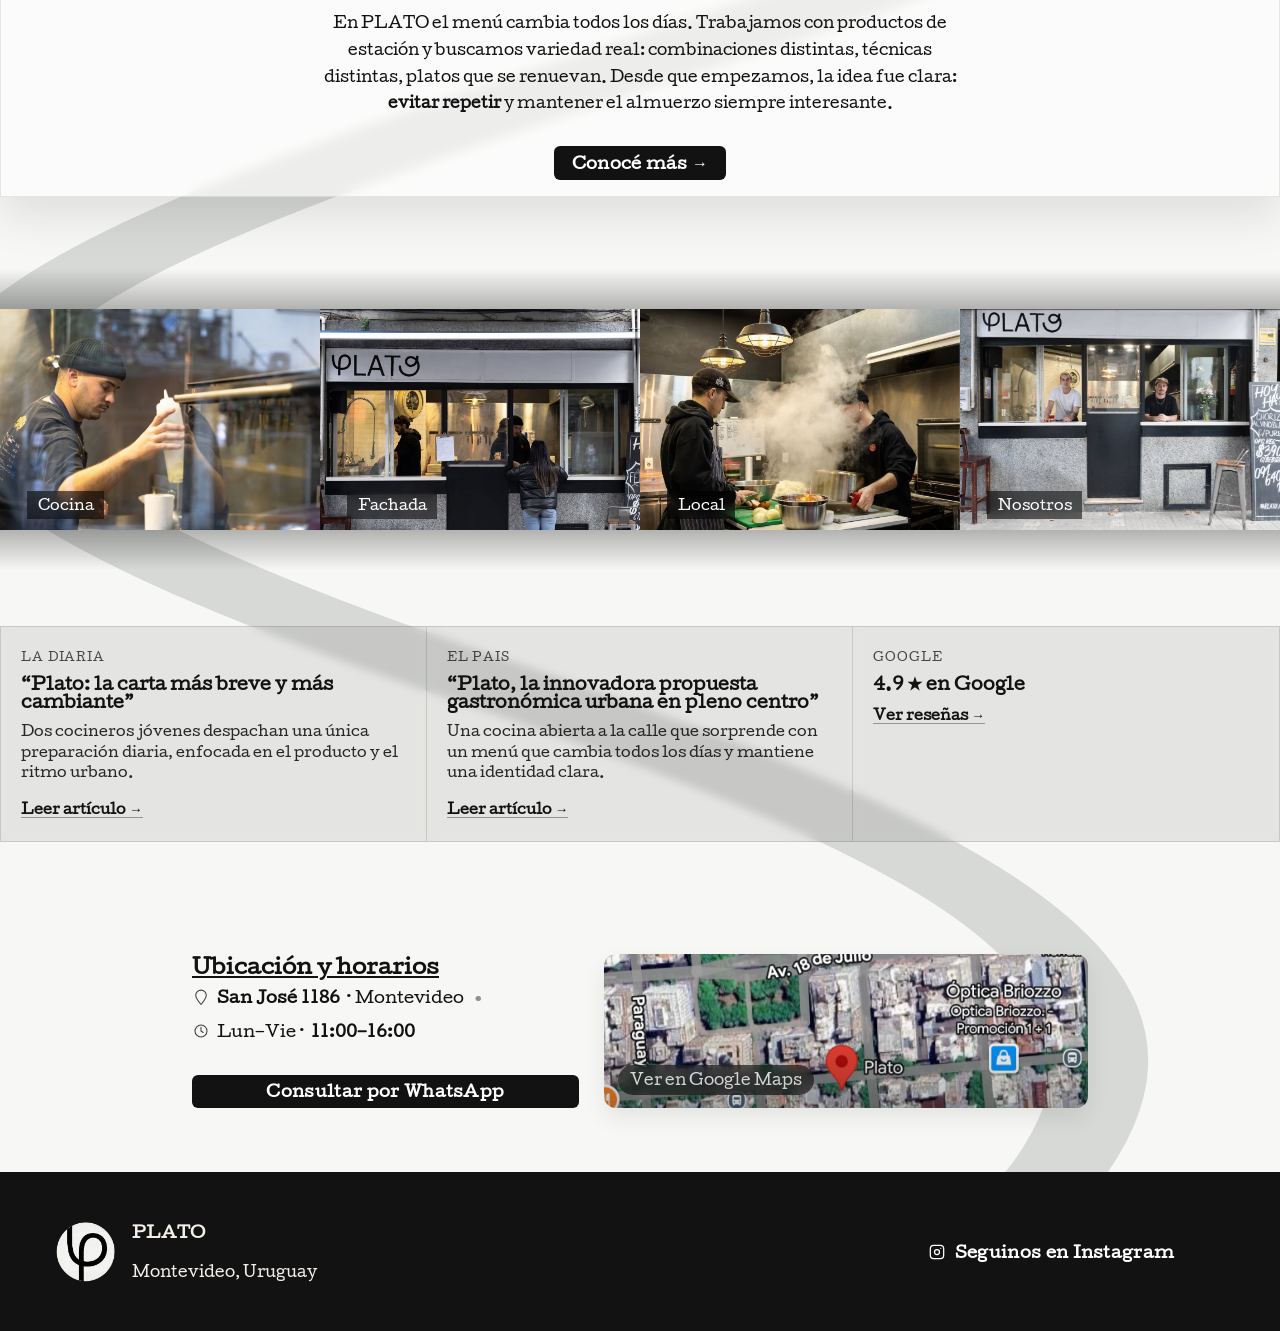
==== commit 50fec82a: "Update daily menu content and data handling" ====
--- a/index.html
+++ b/index.html
@@ -224,7 +224,7 @@
   </div>
 </section>
       <!-- MENU -->
-<section id="menu" class="section section-menu">
+<section id="menu" class="section section-menu" hidden>
   <div class="container container-narrow stack-md">
     
     <header class="stack-xs">
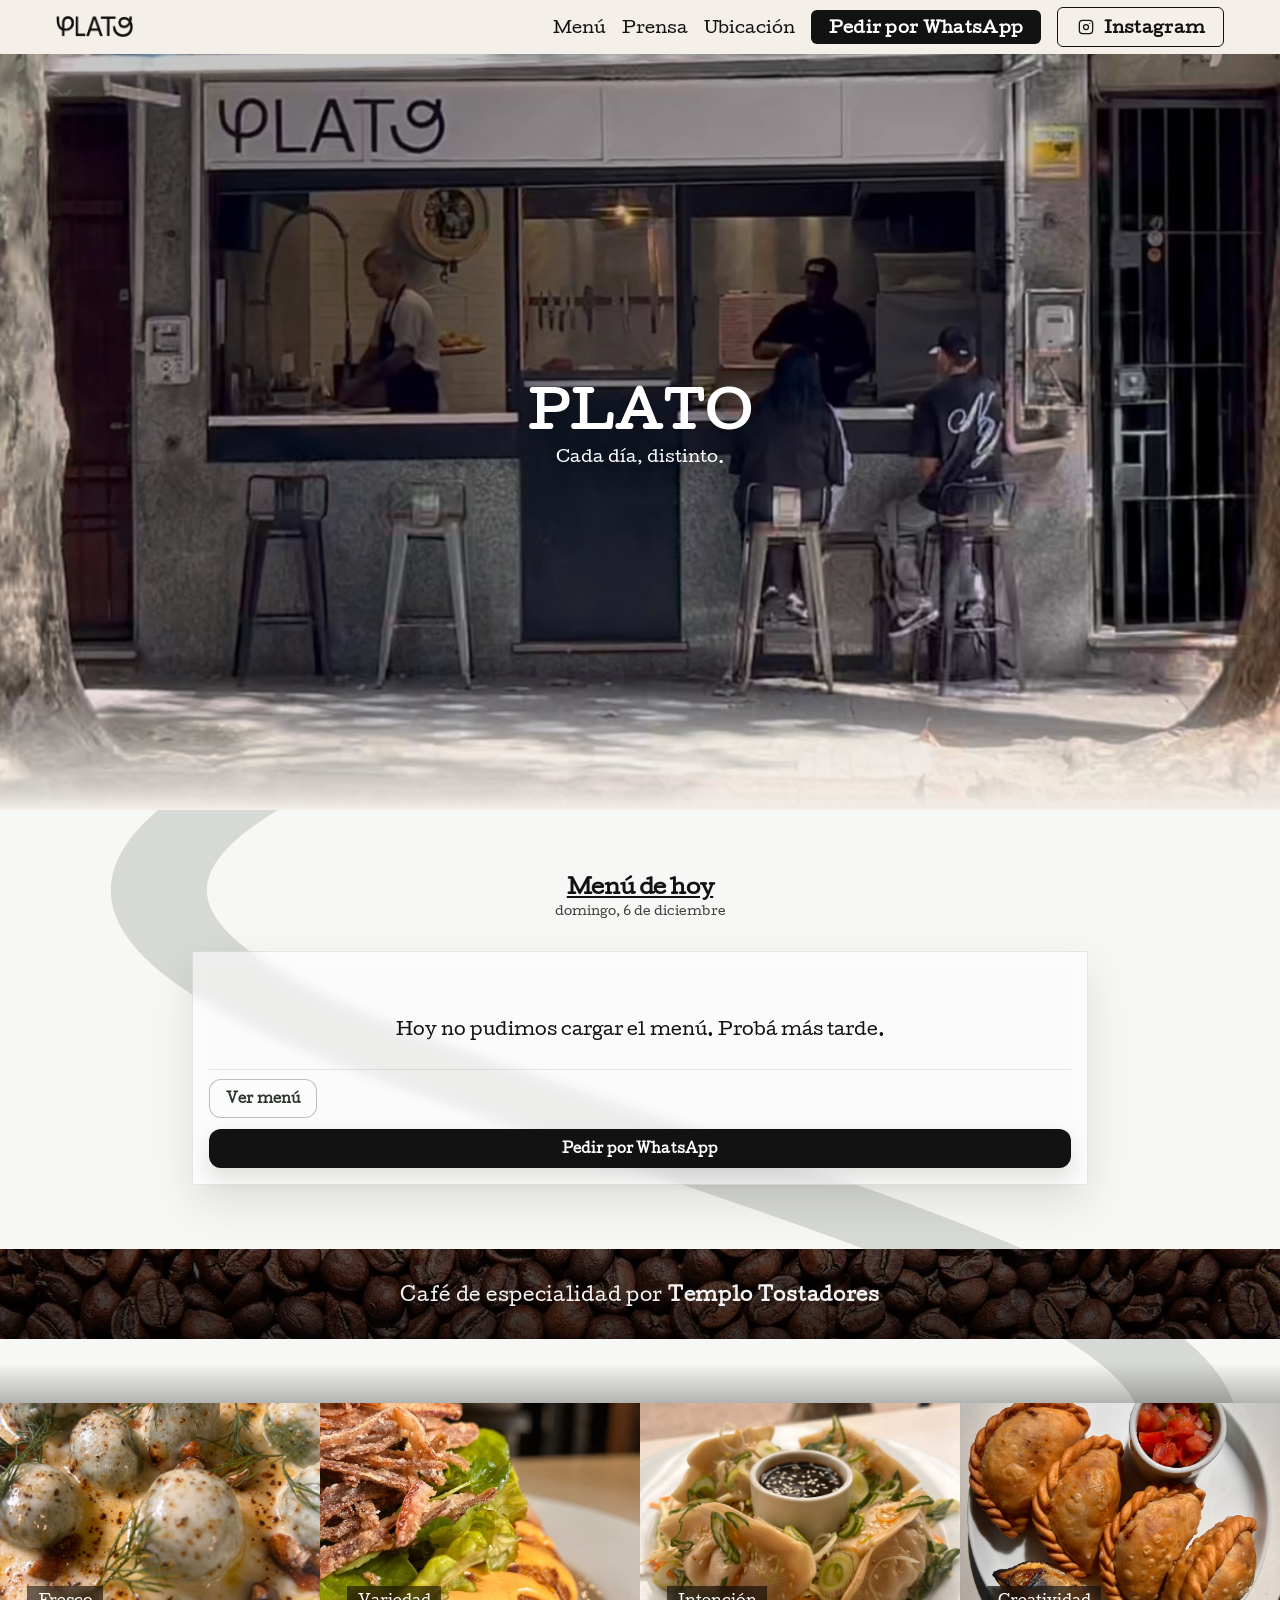
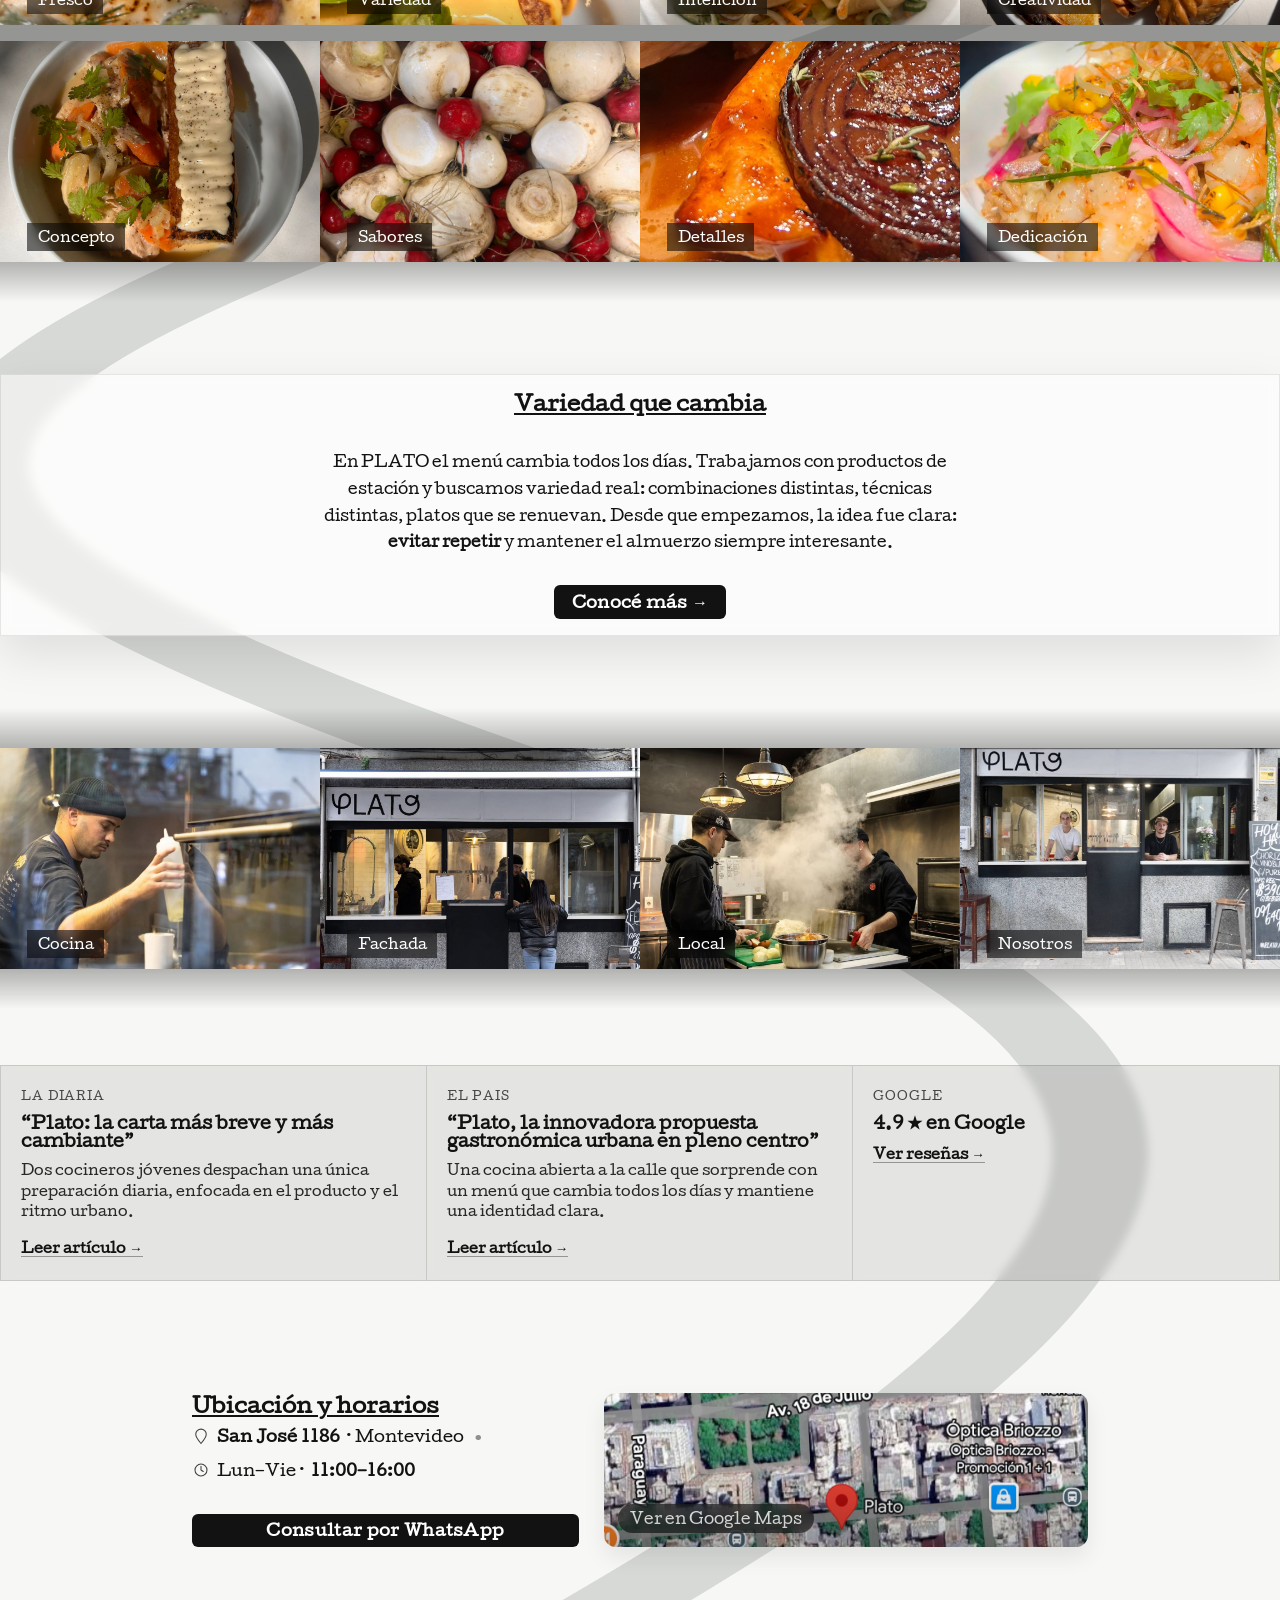
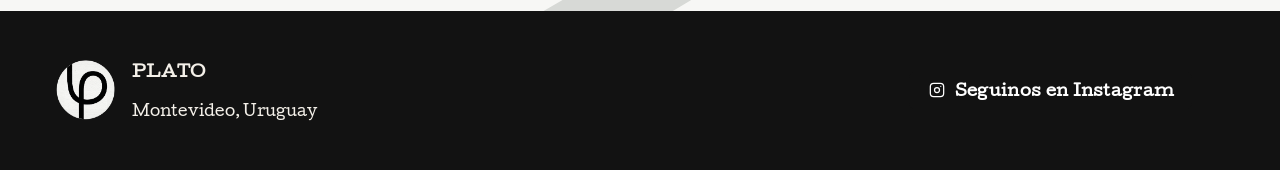
==== commit 093242a4: "Revert menu data changes" ====
--- a/index.html
+++ b/index.html
@@ -224,7 +224,7 @@
   </div>
 </section>
       <!-- MENU -->
-<section id="menu" class="section section-menu" hidden>
+<section id="menu" class="section section-menu">
   <div class="container container-narrow stack-md">
     
     <header class="stack-xs">
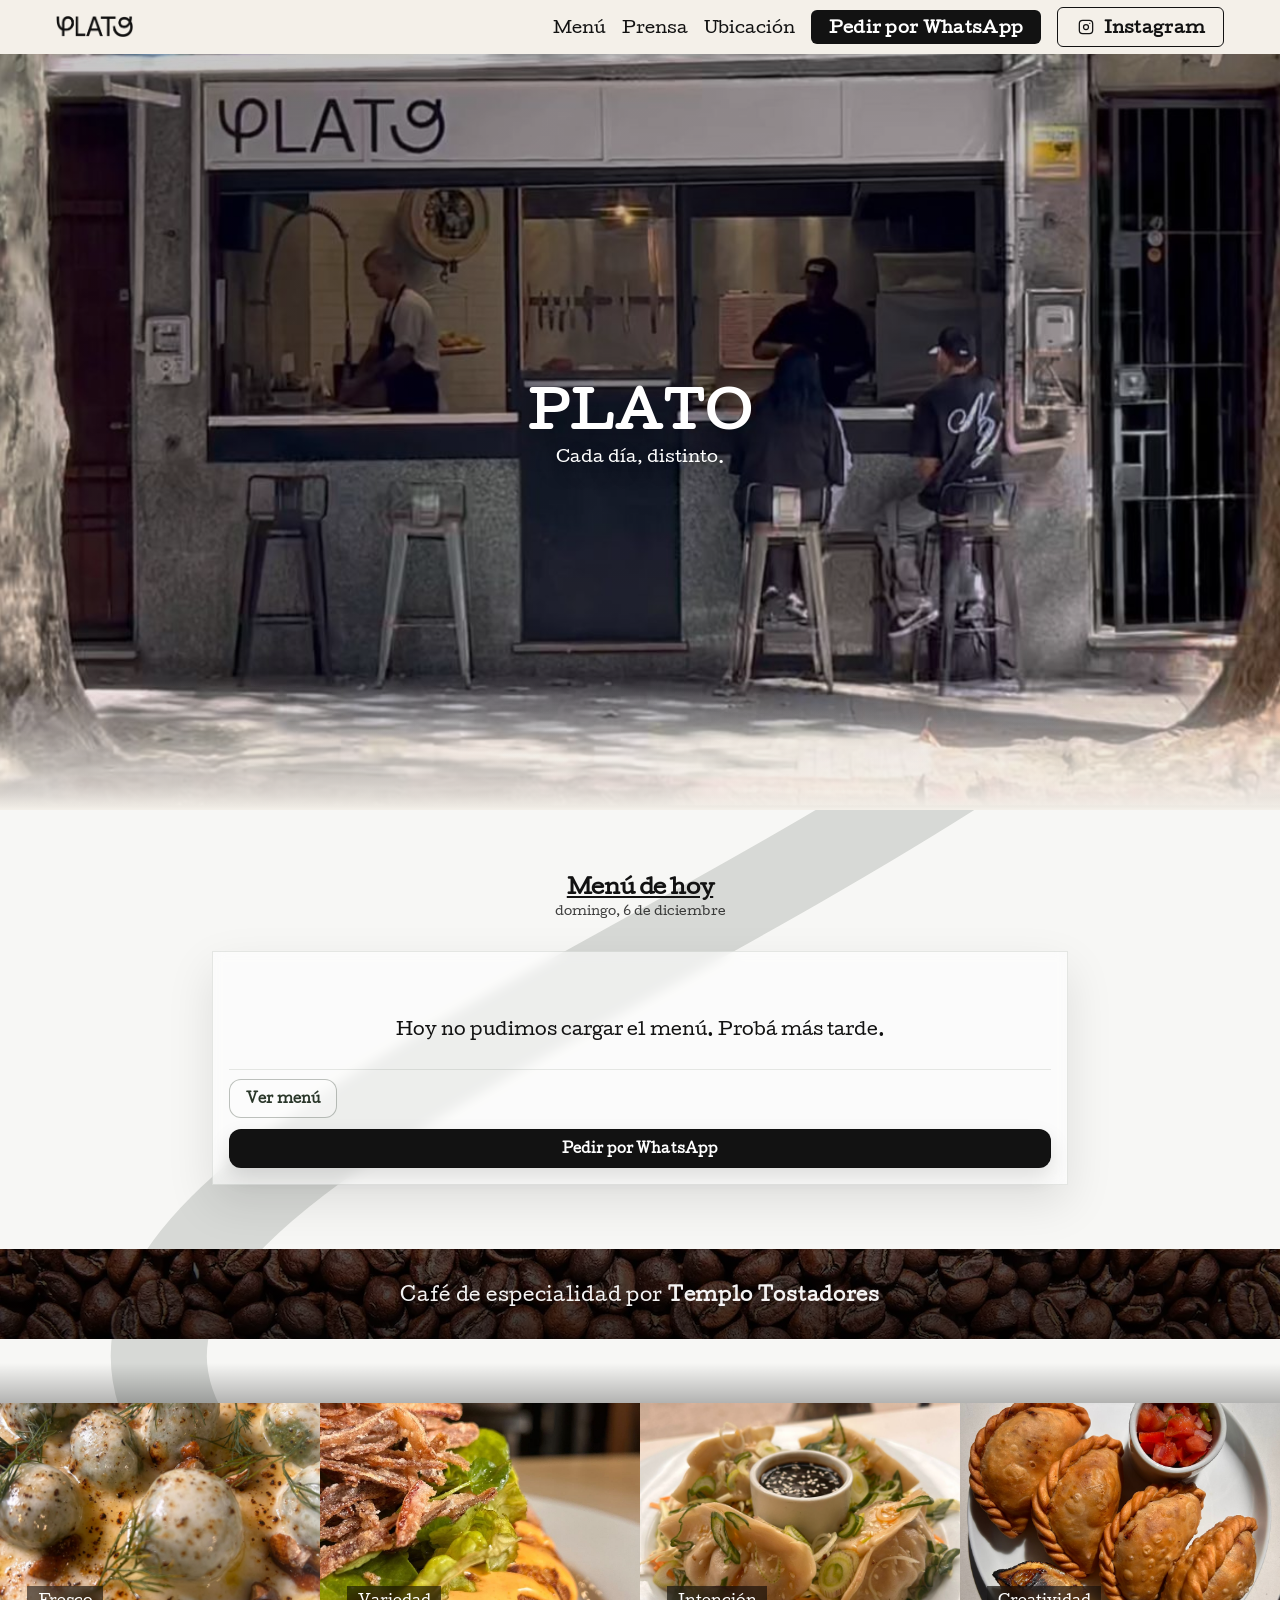
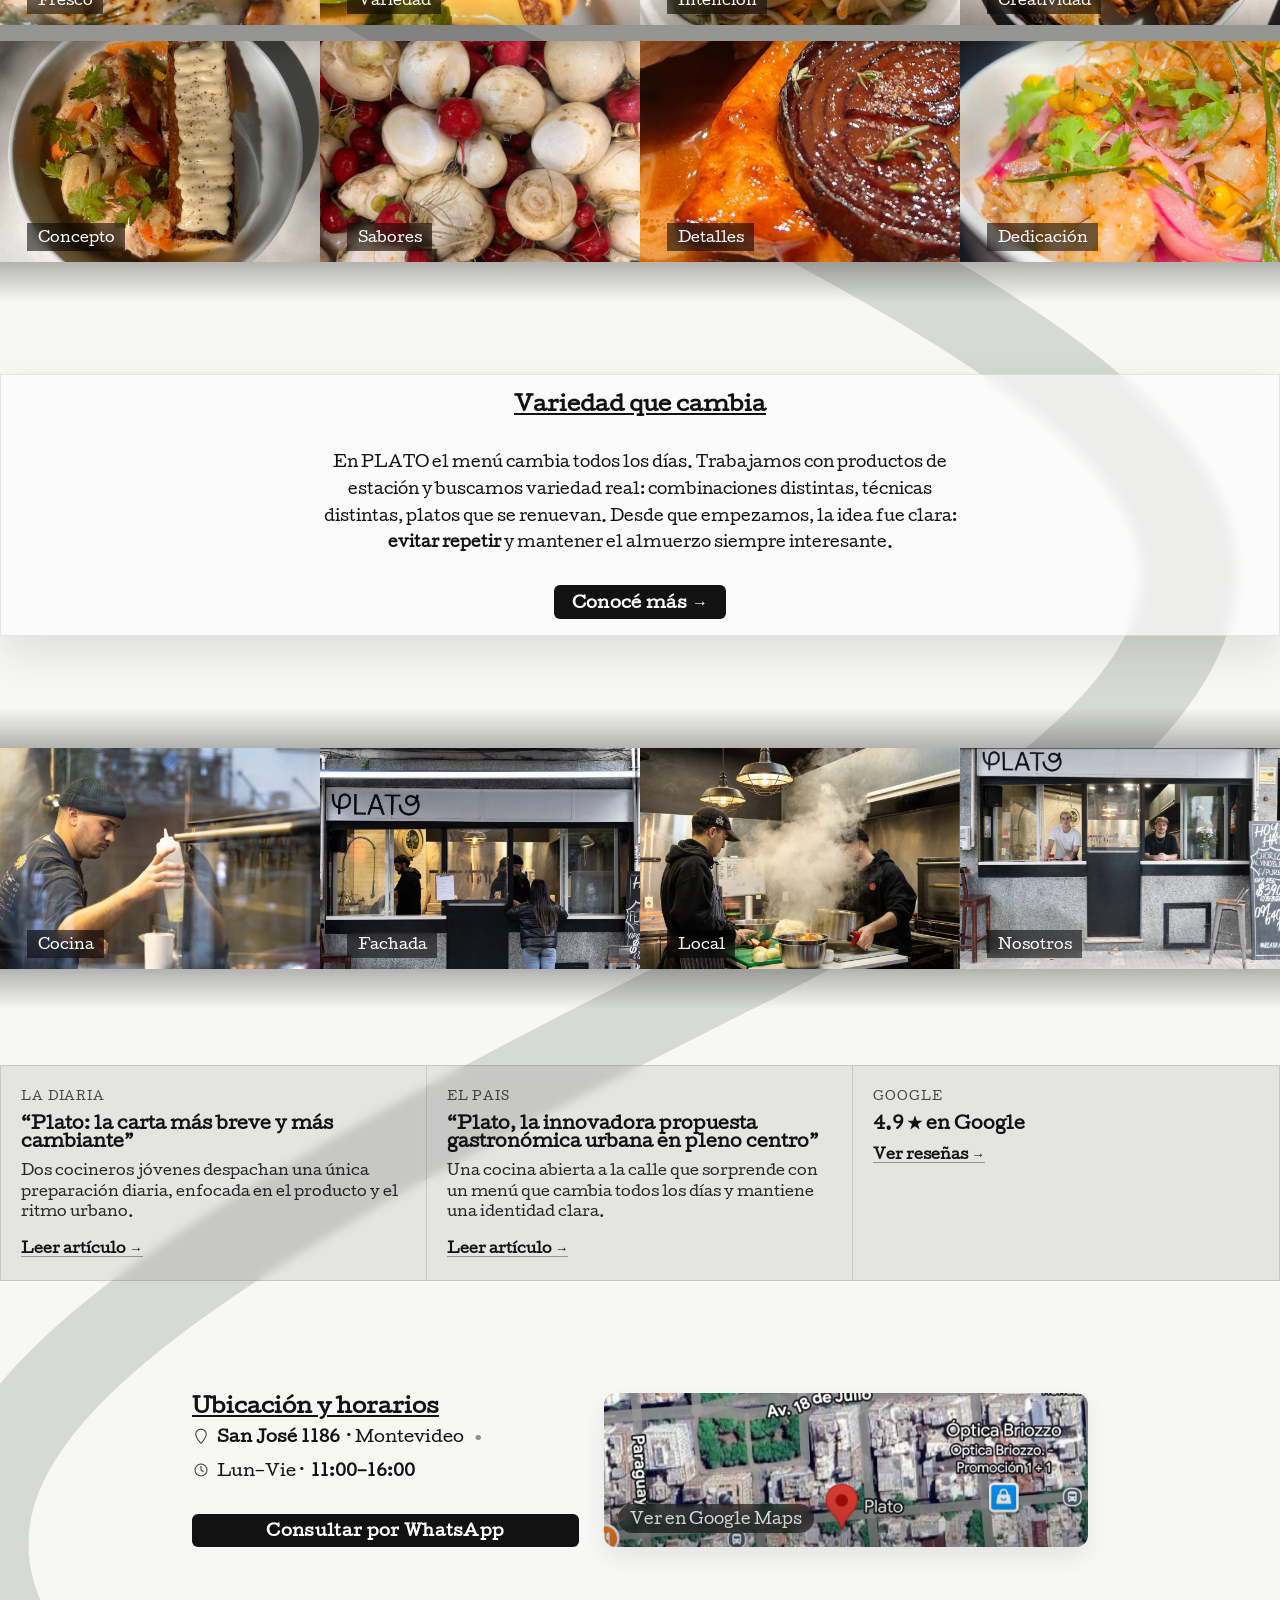
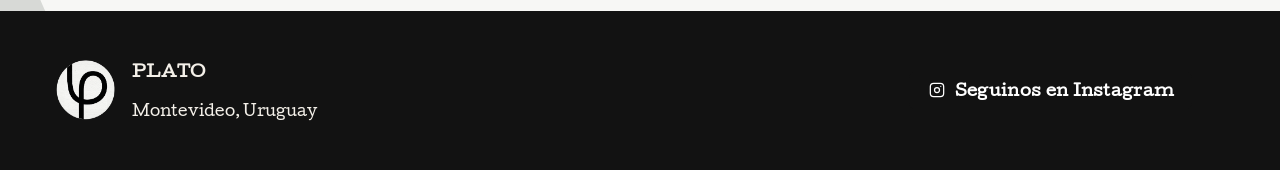
==== commit 3975ed25: "css y precios" ====
--- a/index.html
+++ b/index.html
@@ -240,16 +240,16 @@
       <h3 class="menu-title" id="menu-tags"></h3>
 
       <p class="menu-description" id="menu-desc"></p>
+      <p class="menu-price menu-inline-price" id="menu-price" style="display: none">$420</p>
 
       <p class="text-muted" id="menu-fallback" hidden></p>
       <div class="weekly-special" id="weekly-special" hidden>
   <p class="weekly-special-label">Especial de la semana</p>
   <h3 class="menu-title" id="weekly-special-name"></h3>
   <p class="menu-description" id="weekly-special-desc"></p>
+  <p class="weekly-special-price">$550</p>
 </div>
       <div class="menu-meta">
-        <span class="menu-price" id="menu-price">$420</span>
-
         <button
           class="btn btn-outline"
           type="button"
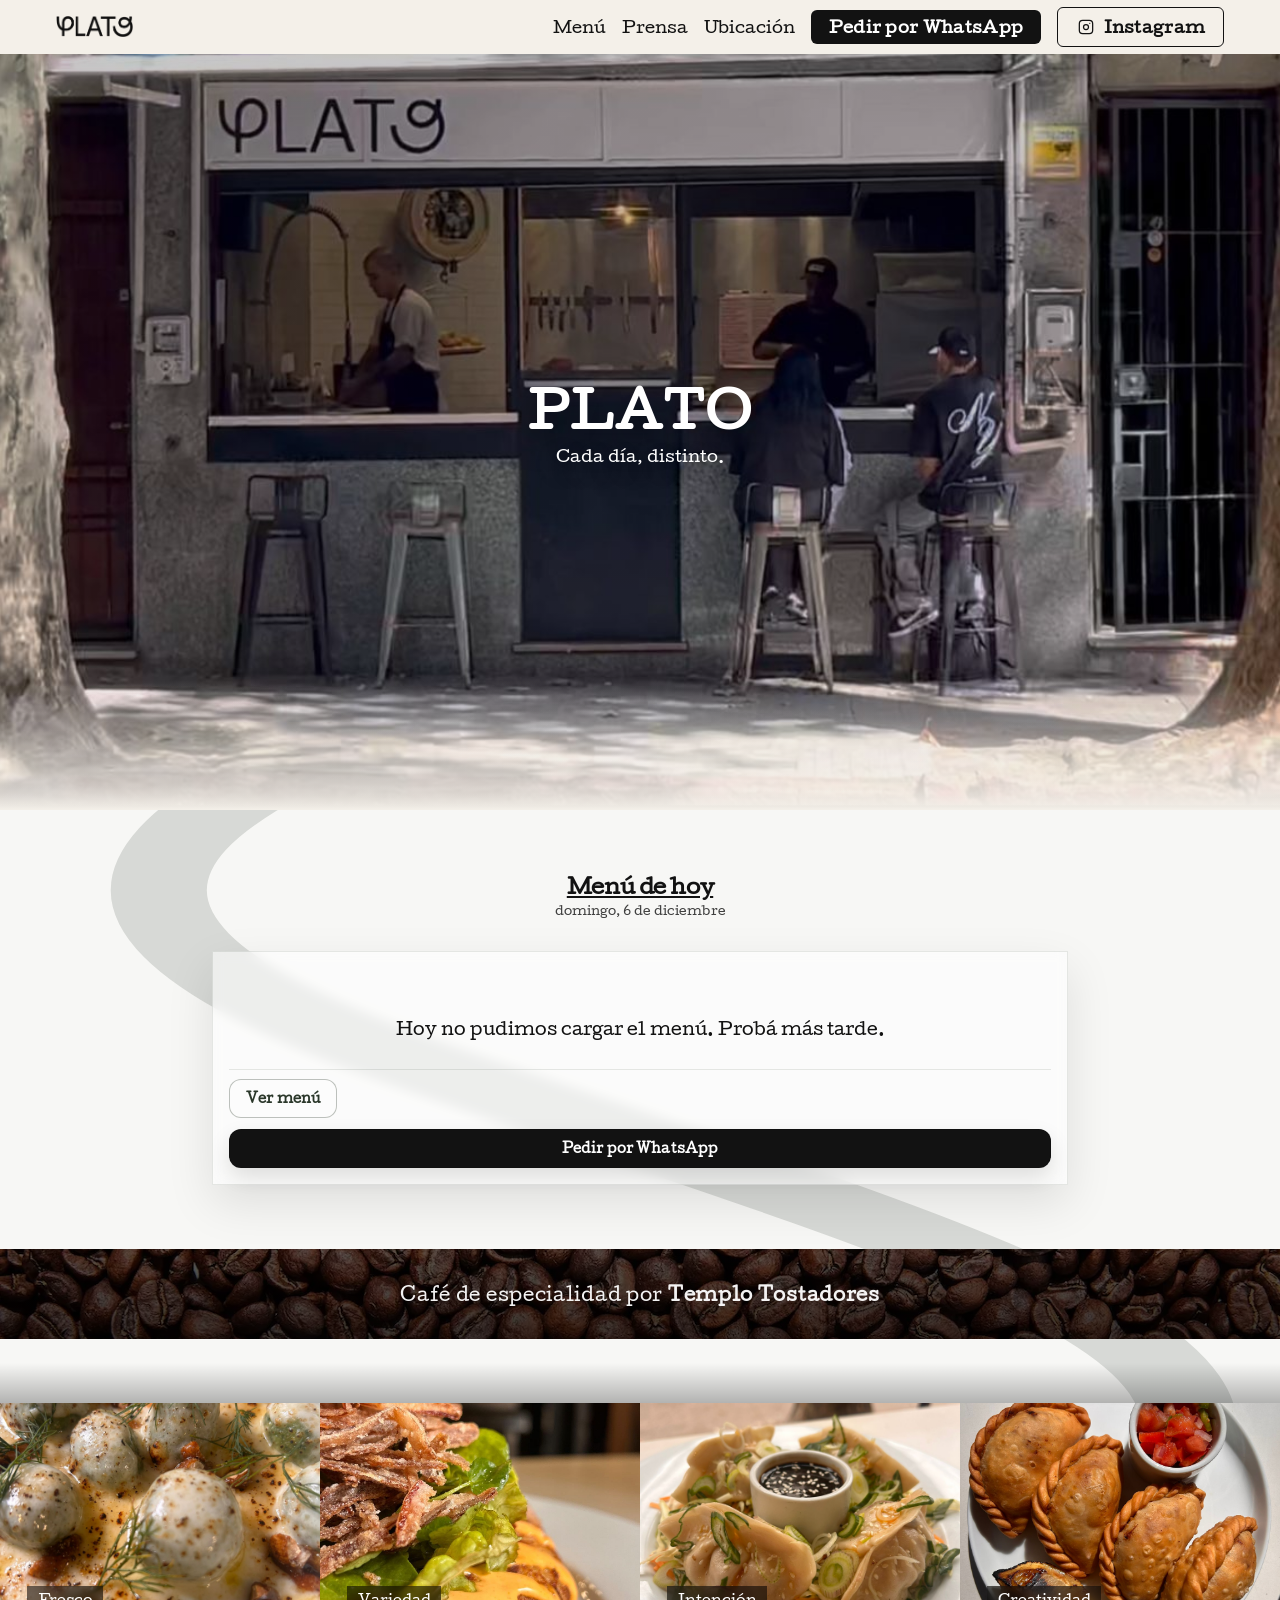
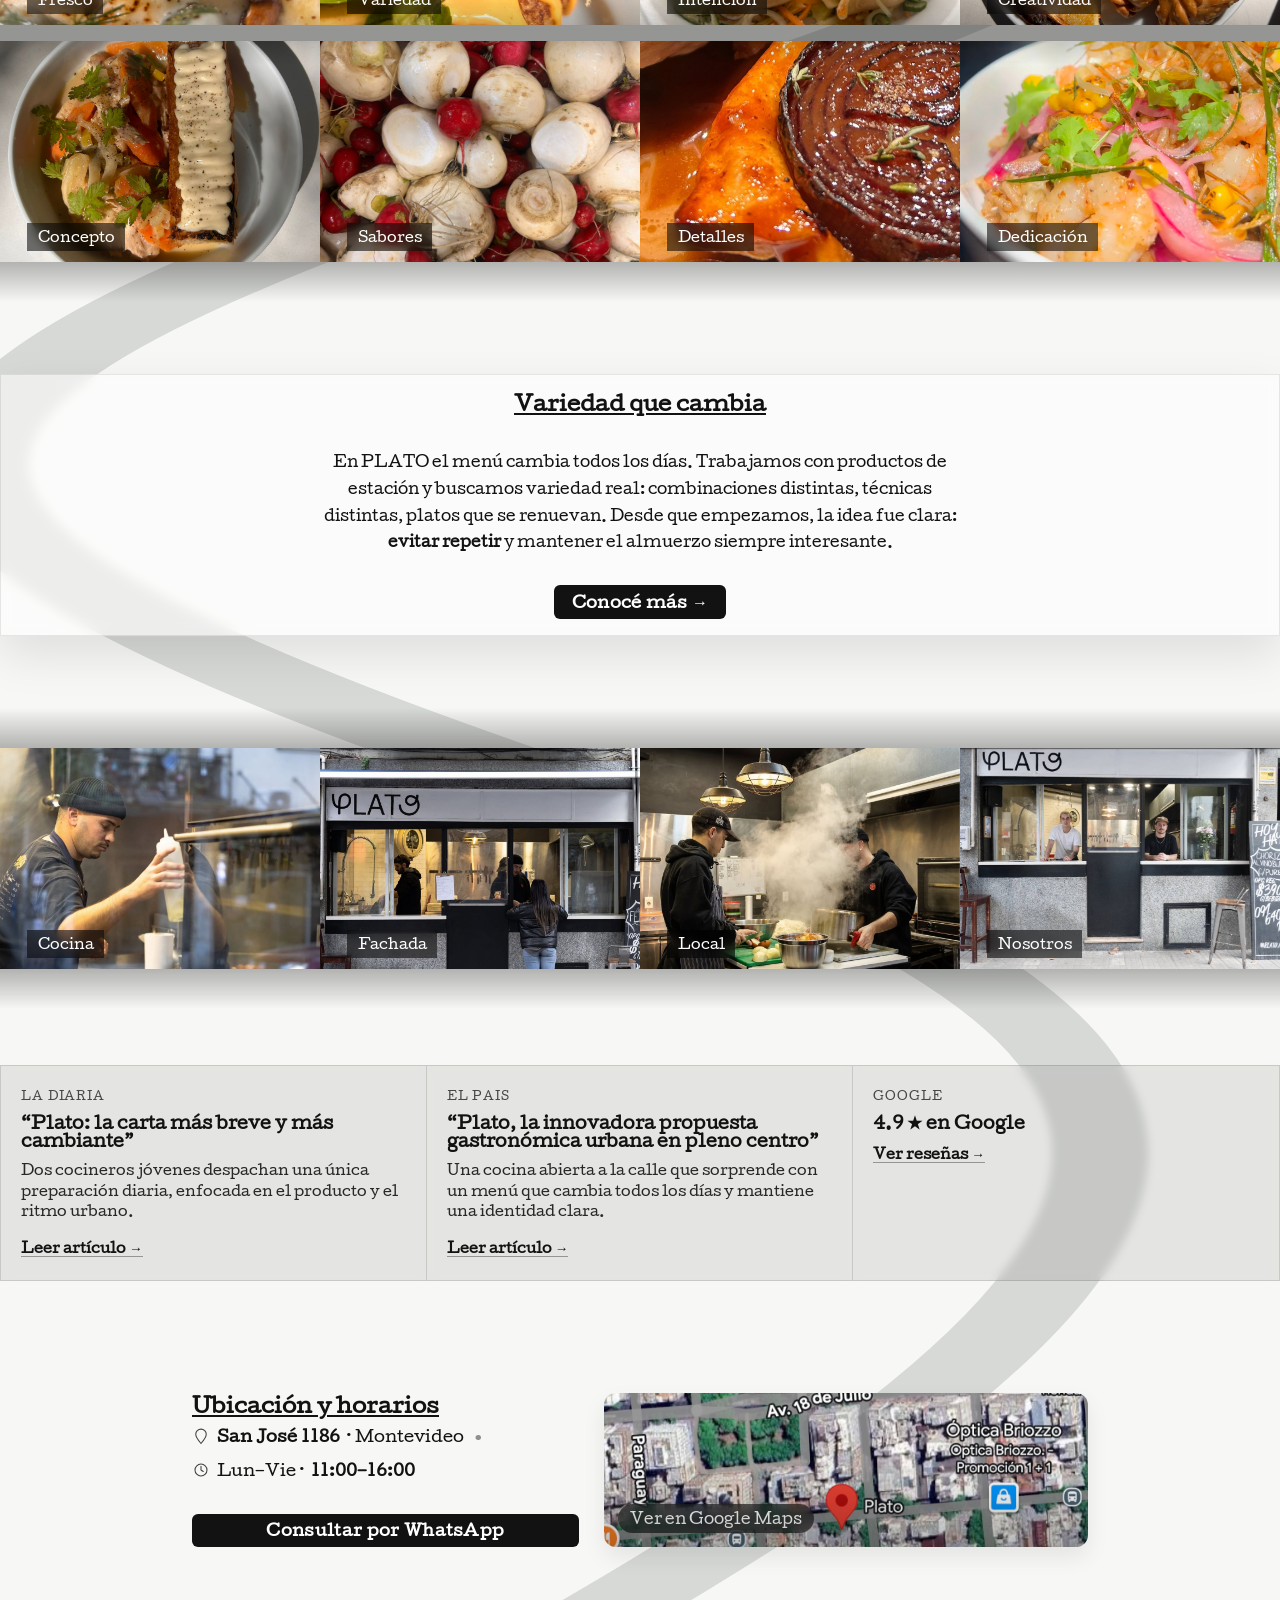
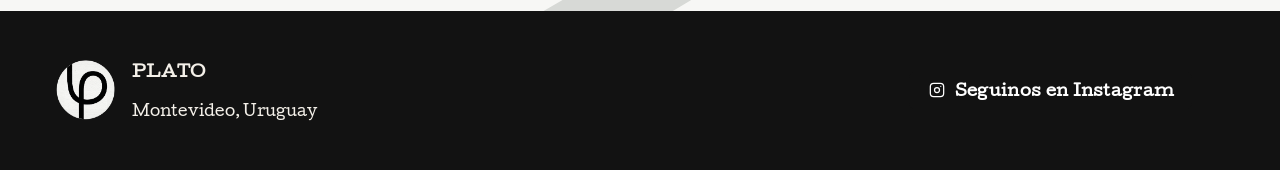
==== commit e600e8ae: "chore: fix asset paths and add project documentation" ====
--- a/index.html
+++ b/index.html
@@ -62,7 +62,7 @@
   <!-- CSS -->
   <link rel="stylesheet" href="css/main.css" />
 </head>
-  <body>
+  <body id="top">
 
    <!-- Header -->
 <header class="site-header" >
@@ -88,7 +88,7 @@
       <!-- CTA principal -->
       <a
         class="btn btn-primary nav-cta"
-        href="https://wa.me/59891640124?text=Hola%20PLATO!%20Quiero%20pedir%20el%20plato%20de%20hoy."
+        href="https://wa.me/59892103280?text=Hola%20PLATO!%20Quiero%20pedir%20el%20plato%20de%20hoy."
         target="_blank"
         rel="noopener"
       >
@@ -150,7 +150,7 @@
 
       <a
         class="btn btn-primary"
-        href="https://wa.me/59891640124?text=Hola%20PLATO!%20Quiero%20pedir%20el%20plato%20de%20hoy."
+        href="https://wa.me/59892103280?text=Hola%20PLATO!%20Quiero%20pedir%20el%20plato%20de%20hoy."
         target="_blank"
         rel="noopener"
         data-menu-close
@@ -236,7 +236,7 @@
       <p class="menu-loading text-muted" id="menu-loading" aria-live="polite">
   Cargando menú…
 </p>
-
+  
       <h3 class="menu-title" id="menu-tags"></h3>
 
       <p class="menu-description" id="menu-desc"></p>
@@ -265,7 +265,7 @@
         <a
           class="btn btn-primary"
           id="menu-wa"
-        href="https://wa.me/59891640124"
+        href="https://wa.me/59892103280"
           target="_blank"
           rel="noopener"
         >
@@ -547,7 +547,7 @@
         <footer class="location-actions">
           <a
             class="btn btn-primary btn-full"
-            href="https://wa.me/59891640124?text=Hola%20PLATO!%20Quiero%20consultar%20el%20men%C3%BA%20semanal."
+            href="https://wa.me/59892103280?text=Hola%20PLATO!%20Quiero%20consultar%20el%20men%C3%BA%20semanal."
             target="_blank"
             rel="noopener"
           >
